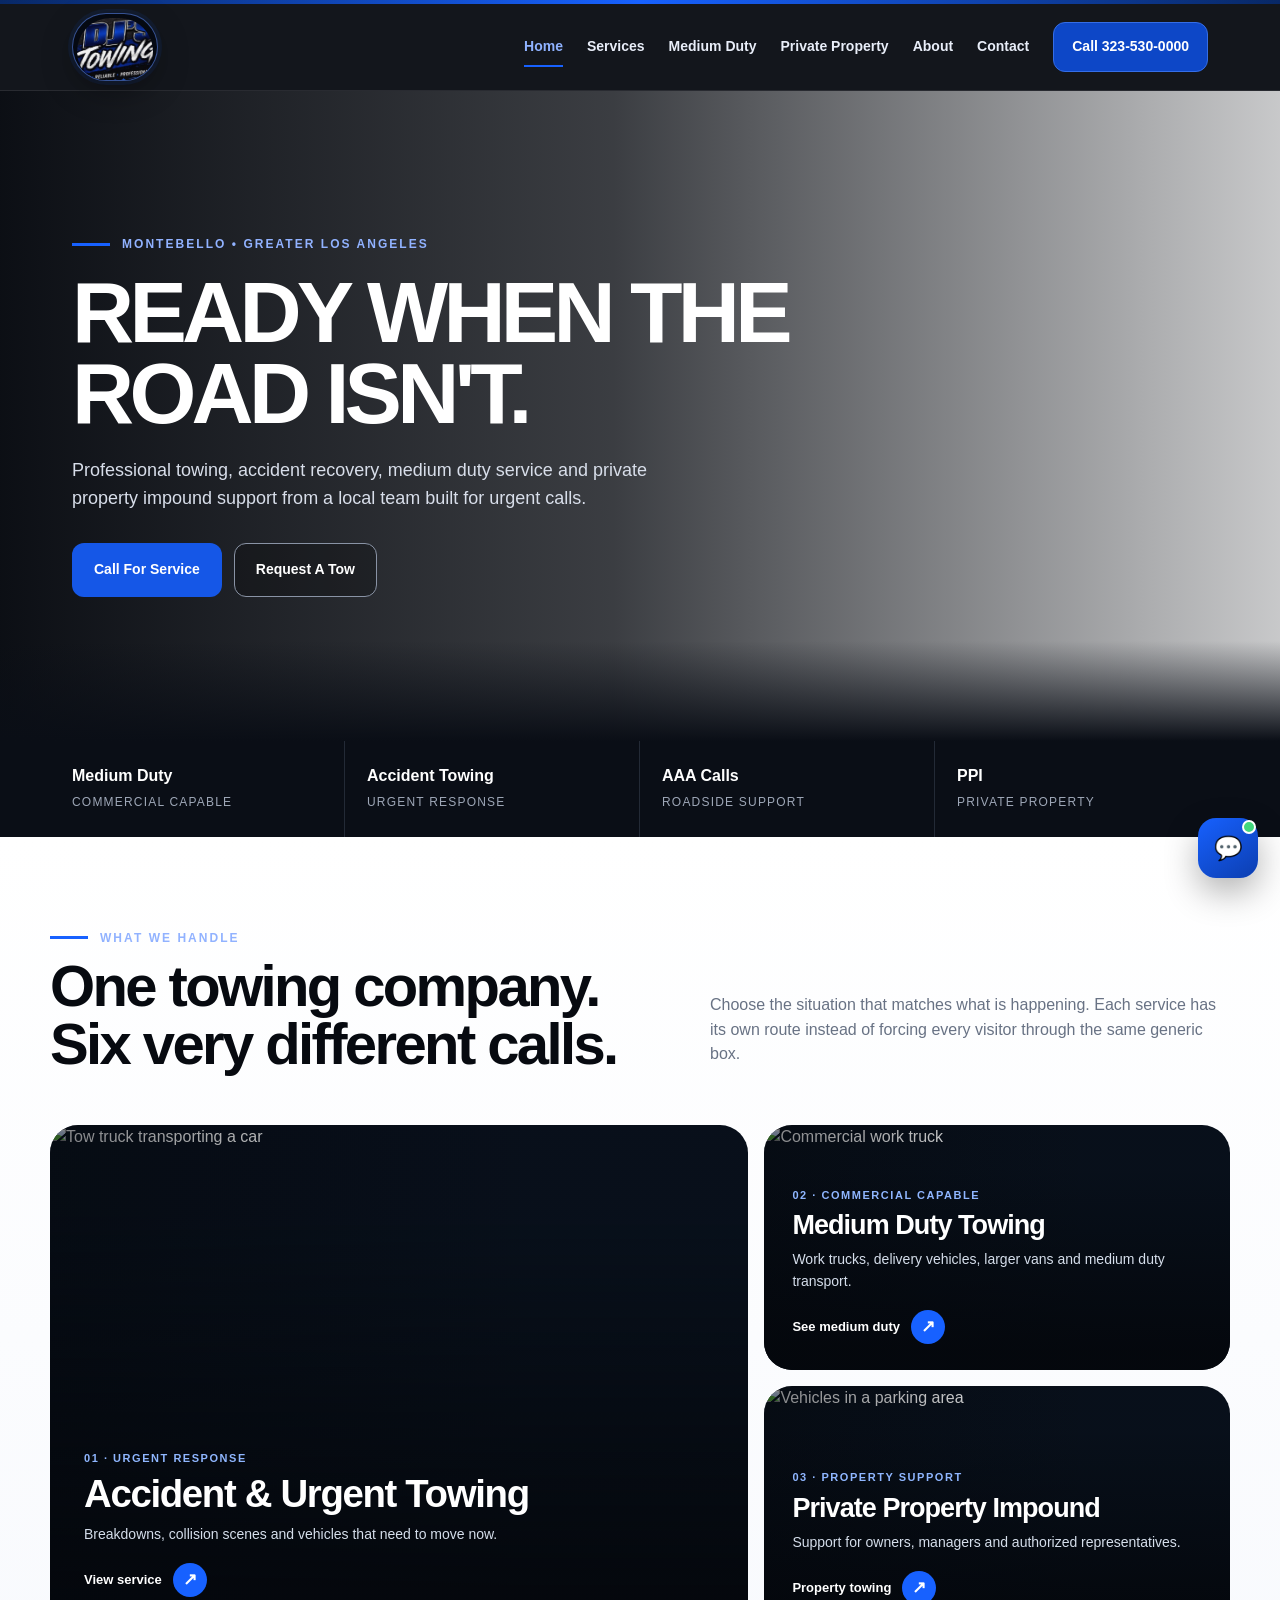
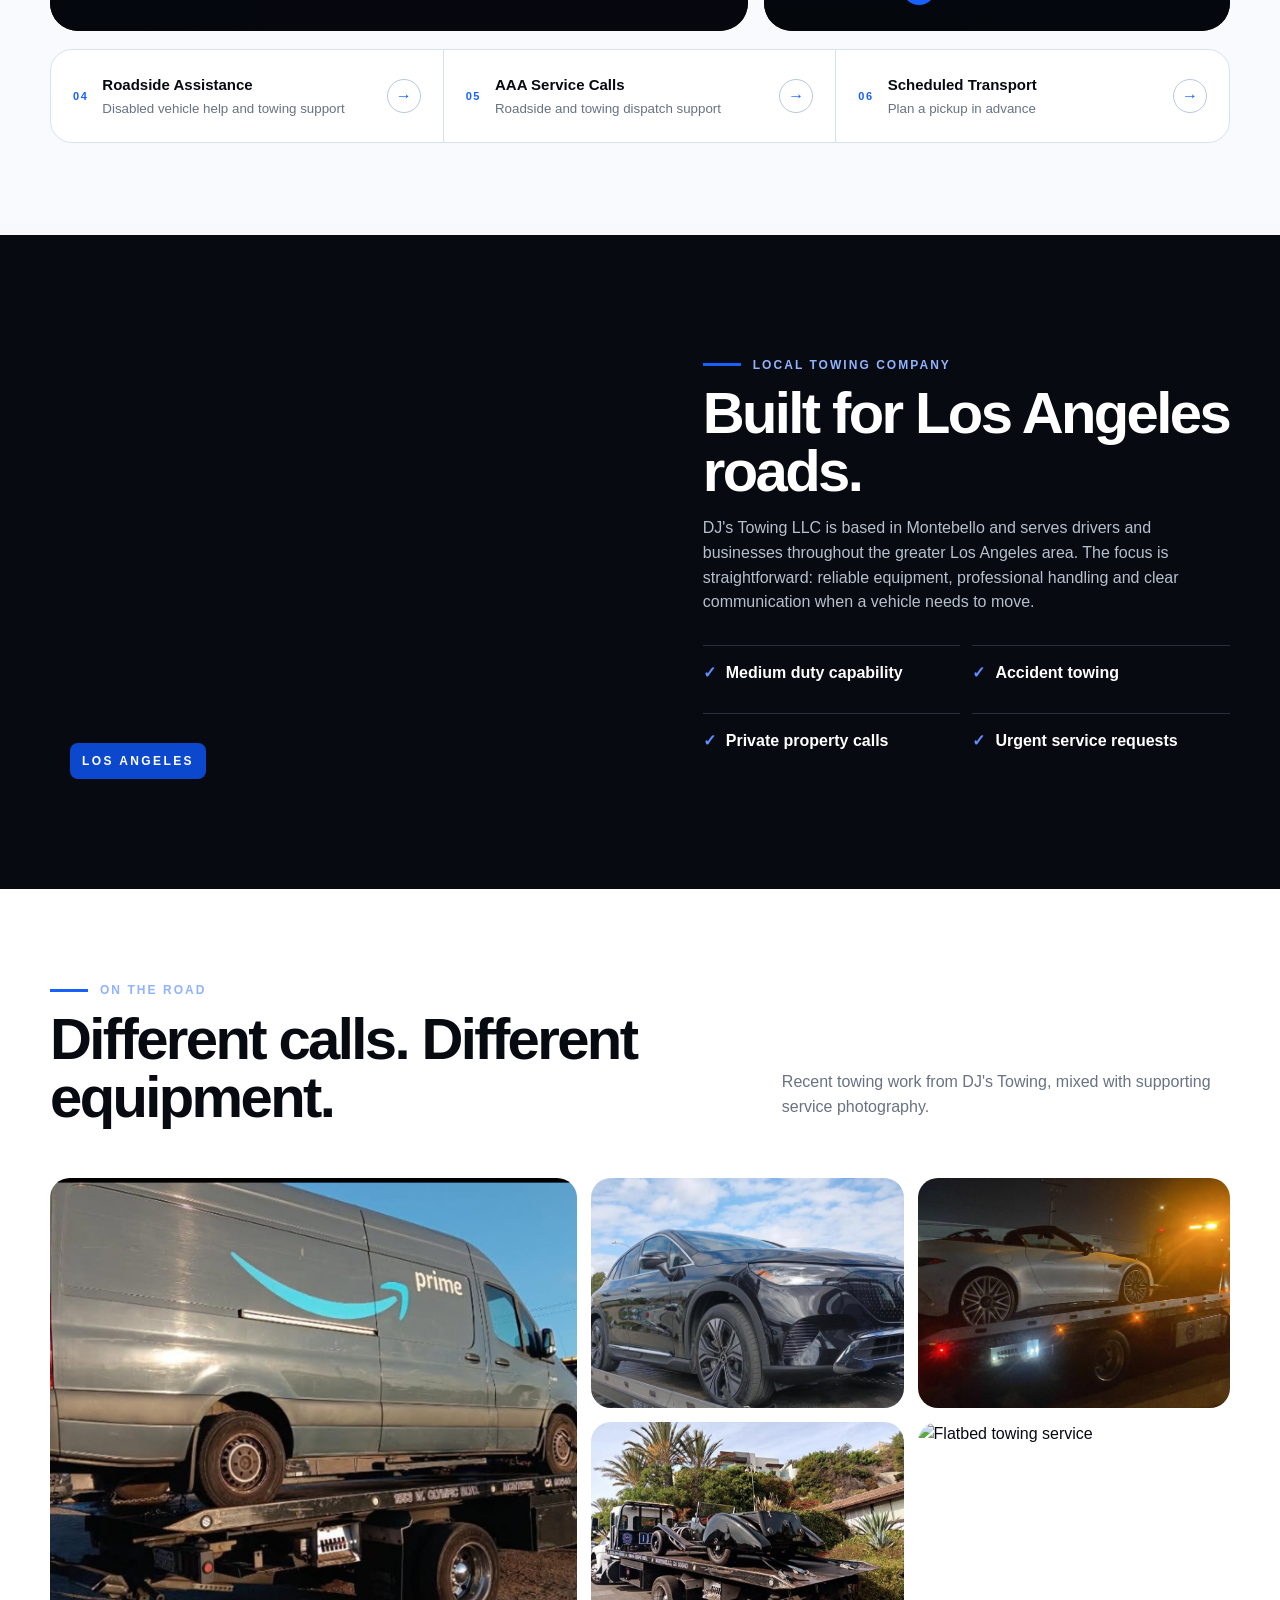
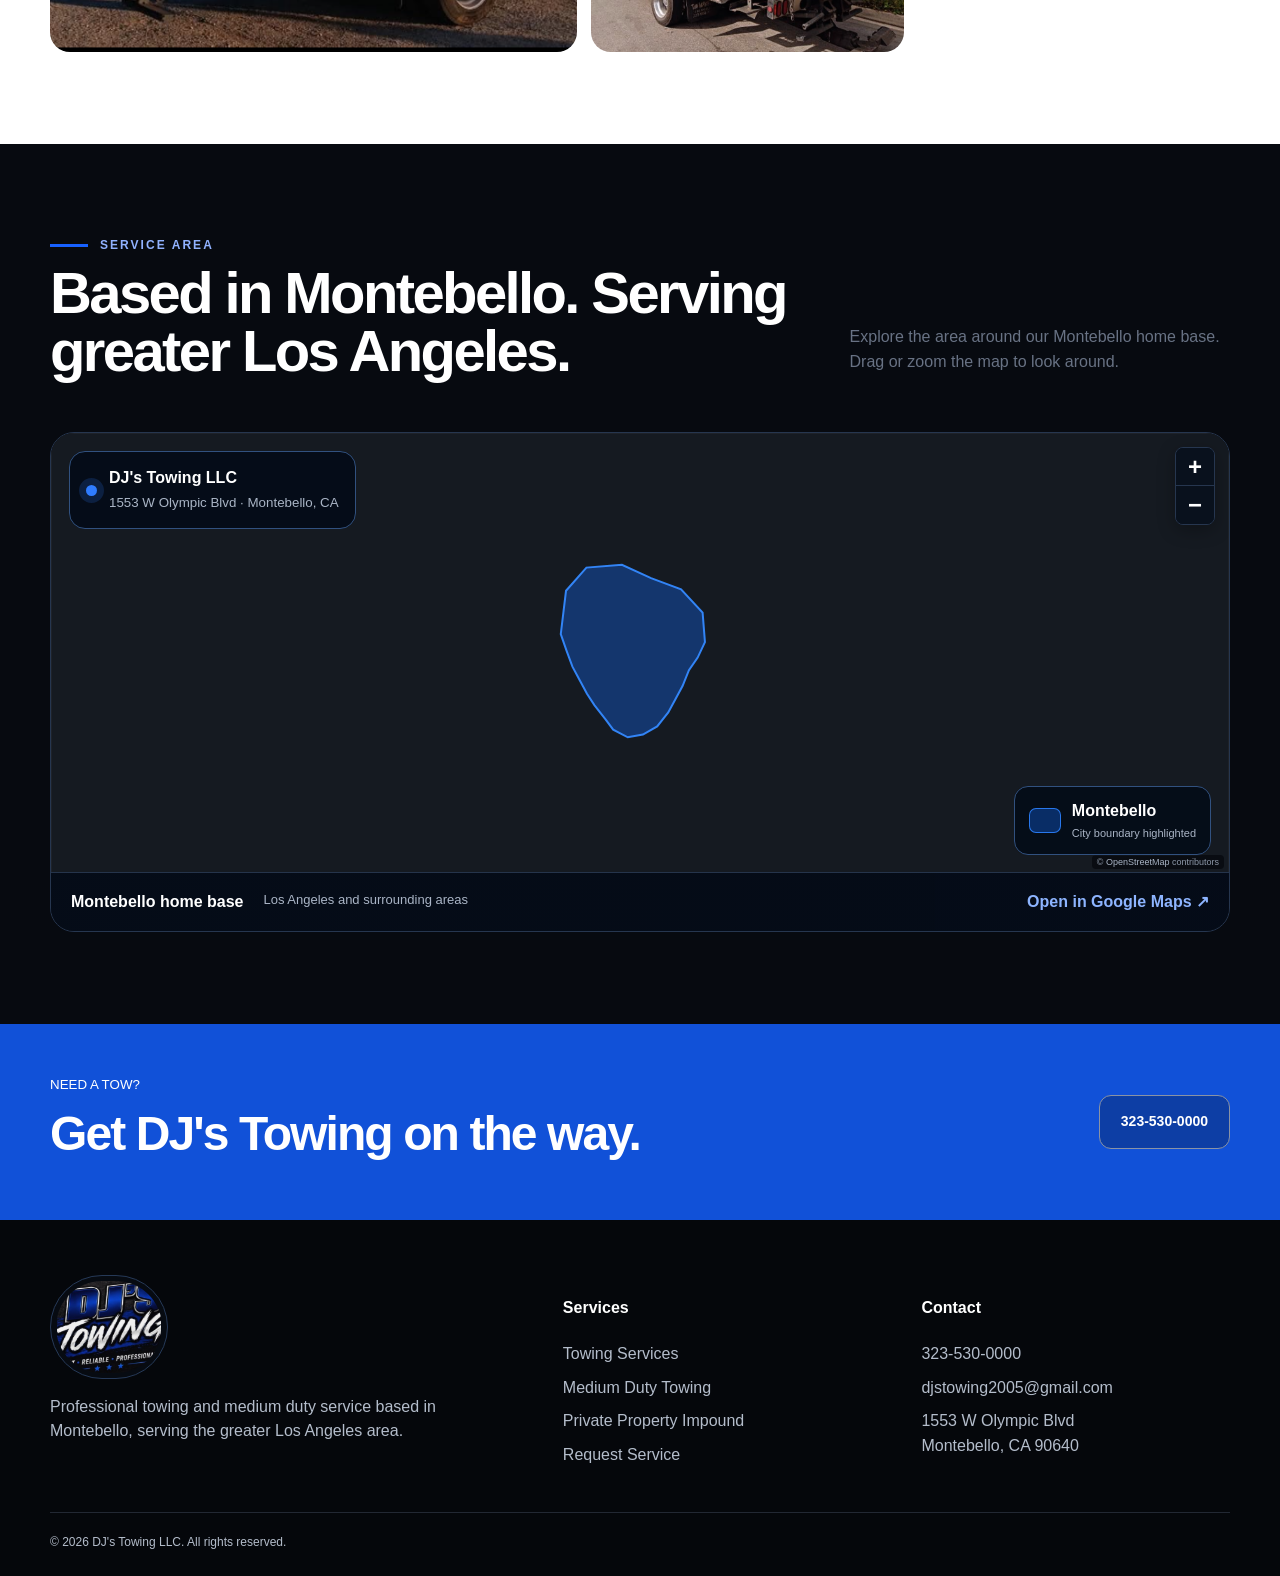
==== index.html @ b8fccb05 "Add files via upload" ====
<!doctype html><html lang="en"><head>
<meta charset="utf-8">
<meta name="viewport" content="width=device-width,initial-scale=1,viewport-fit=cover">
<title>DJ's Towing LLC | 24/7 Towing in Montebello & Los Angeles</title>
<meta name="description" content="DJ's Towing LLC provides 24/7 towing, accident towing, medium duty towing, roadside assistance and private property towing in Montebello and greater Los Angeles.">
<meta name="robots" content="index,follow,max-image-preview:large,max-snippet:-1,max-video-preview:-1">
<meta name="theme-color" content="#070a10">
<link rel="canonical" href="https://www.djstowingla.com/">
<link rel="icon" type="image/png" href="assets/djs-logo-no-truck.png">
<link rel="apple-touch-icon" href="assets/djs-logo-no-truck.png">
<meta property="og:locale" content="en_US">
<meta property="og:type" content="website">
<meta property="og:site_name" content="DJ's Towing LLC">
<meta property="og:title" content="DJ's Towing LLC | 24/7 Towing in Montebello & Los Angeles">
<meta property="og:description" content="DJ's Towing LLC provides 24/7 towing, accident towing, medium duty towing, roadside assistance and private property towing in Montebello and greater Los Angeles.">
<meta property="og:url" content="https://www.djstowingla.com/">
<meta property="og:image" content="https://www.djstowingla.com/assets/instagram-amazon-van-tow.png">
<meta property="og:image:alt" content="DJ's Towing LLC towing service in the Los Angeles area">
<meta name="twitter:card" content="summary_large_image">
<meta name="twitter:title" content="DJ's Towing LLC | 24/7 Towing in Montebello & Los Angeles">
<meta name="twitter:description" content="DJ's Towing LLC provides 24/7 towing, accident towing, medium duty towing, roadside assistance and private property towing in Montebello and greater Los Angeles.">
<meta name="twitter:image" content="https://www.djstowingla.com/assets/instagram-amazon-van-tow.png">
<link rel="stylesheet" href="styles.css">
<script type="application/ld+json">{"@context":"https://schema.org","@type":"WebSite","@id":"https://www.djstowingla.com/#website","url":"https://www.djstowingla.com/","name":"DJ's Towing LLC","publisher":{"@id":"https://www.djstowingla.com/#business"}}</script>
<script type="application/ld+json">{"@context":"https://schema.org","@type":["LocalBusiness","AutomotiveBusiness"],"@id":"https://www.djstowingla.com/#business","name":"DJ's Towing LLC","url":"https://www.djstowingla.com/","telephone":"+1-323-530-0000","email":"djstowing2005@gmail.com","image":"https://www.djstowingla.com/assets/djs-logo-no-truck.png","logo":"https://www.djstowingla.com/assets/djs-logo-no-truck.png","address":{"@type":"PostalAddress","streetAddress":"1553 W Olympic Blvd","addressLocality":"Montebello","addressRegion":"CA","postalCode":"90640","addressCountry":"US"},"areaServed":[{"@type":"City","name":"Montebello"},{"@type":"AdministrativeArea","name":"Greater Los Angeles"}],"sameAs":["https://www.instagram.com/djs_towing_llc/"],"priceRange":"$$"}</script>
<script type="application/ld+json">{"@context":"https://schema.org","@type":"WebPage","@id":"https://www.djstowingla.com/#webpage","url":"https://www.djstowingla.com/","name":"DJ's Towing LLC | 24/7 Towing in Montebello & Los Angeles","description":"DJ's Towing LLC provides 24/7 towing, accident towing, medium duty towing, roadside assistance and private property towing in Montebello and greater Los Angeles.","isPartOf":{"@id":"https://www.djstowingla.com/#website"},"about":{"@id":"https://www.djstowingla.com/#business"}}</script>
</head><body><div class="topline"></div><header><nav class="nav"><a class="brand" href="index.html"><img src="assets/djs-logo-no-truck.png" alt="DJ's Towing LLC"></a><button class="menu" aria-label="Menu">☰</button><div class="links"><a href="index.html">Home</a><a href="services.html">Services</a><a href="medium-duty.html">Medium Duty</a><a href="private-property.html">Private Property</a><a href="about.html">About</a><a href="contact.html">Contact</a><a class="call" href="tel:+13235300000">Call 323-530-0000</a></div></nav></header><main>
<section class="hero"><div class="hero-inner"><div class="eyebrow">Montebello • Greater Los Angeles</div><h1>Ready When The Road Isn't.</h1><p>Professional towing, accident recovery, medium duty service and private property impound support from a local team built for urgent calls.</p><div class="actions"><a class="btn primary" href="tel:+13235300000">Call For Service</a><a class="btn secondary" href="contact.html">Request A Tow</a></div></div></section>
<section class="trust"><div class="trust-row"><div class="trust-item"><strong>Medium Duty</strong><span>Commercial capable</span></div><div class="trust-item"><strong>Accident Towing</strong><span>Urgent response</span></div><div class="trust-item"><strong>AAA Calls</strong><span>Roadside support</span></div><div class="trust-item"><strong>PPI</strong><span>Private property</span></div></div></section>
<section class="section services-scene"><div class="wrap"><div class="section-head"><div><div class="eyebrow">What we handle</div><h2>One towing company. Six very different calls.</h2></div><p>Choose the situation that matches what is happening. Each service has its own route instead of forcing every visitor through the same generic box.</p></div>
<div class="service-rail">
<a class="service-panel service-panel-wide" href="services.html"><img src="https://images.unsplash.com/photo-1764200458388-65c4b0c19a95?auto=format&fit=crop&fm=jpg&q=80&w=1800" alt="Tow truck transporting a car"><div class="service-panel-shade"></div><div class="service-panel-copy"><span class="service-kicker">01 · Urgent response</span><h3>Accident &amp; Urgent Towing</h3><p>Breakdowns, collision scenes and vehicles that need to move now.</p><span class="service-jump">View service <b>↗</b></span></div></a>
<a class="service-panel service-panel-tall" href="medium-duty.html"><img src="https://images.unsplash.com/photo-1778539243389-7b39fb54a15b?auto=format&fit=crop&fm=jpg&q=80&w=1800" alt="Commercial work truck"><div class="service-panel-shade"></div><div class="service-panel-copy"><span class="service-kicker">02 · Commercial capable</span><h3>Medium Duty Towing</h3><p>Work trucks, delivery vehicles, larger vans and medium duty transport.</p><span class="service-jump">See medium duty <b>↗</b></span></div></a>
<a class="service-panel service-panel-short" href="private-property.html"><img src="https://images.unsplash.com/photo-1785764683940-da5049894246?auto=format&fit=crop&fm=jpg&q=80&w=1800" alt="Vehicles in a parking area"><div class="service-panel-shade"></div><div class="service-panel-copy"><span class="service-kicker">03 · Property support</span><h3>Private Property Impound</h3><p>Support for owners, managers and authorized representatives.</p><span class="service-jump">Property towing <b>↗</b></span></div></a>
</div>
<div class="service-lanes">
<a href="services.html" class="service-lane"><span class="lane-number">04</span><div><strong>Roadside Assistance</strong><small>Disabled vehicle help and towing support</small></div><span class="lane-arrow">→</span></a>
<a href="services.html" class="service-lane"><span class="lane-number">05</span><div><strong>AAA Service Calls</strong><small>Roadside and towing dispatch support</small></div><span class="lane-arrow">→</span></a>
<a href="contact.html" class="service-lane"><span class="lane-number">06</span><div><strong>Scheduled Transport</strong><small>Plan a pickup in advance</small></div><span class="lane-arrow">→</span></a>
</div></div></section>
<section class="section dark"><div class="wrap split"><div class="photo"></div><div><div class="eyebrow">Local towing company</div><h2>Built for Los Angeles roads.</h2><p style="color:#b7c0ce">DJ's Towing LLC is based in Montebello and serves drivers and businesses throughout the greater Los Angeles area. The focus is straightforward: reliable equipment, professional handling and clear communication when a vehicle needs to move.</p><div class="checks"><div class="check">Medium duty capability</div><div class="check">Accident towing</div><div class="check">Private property calls</div><div class="check">Urgent service requests</div></div></div></div></section>
<section class="section"><div class="wrap"><div class="section-head"><div><div class="eyebrow">On the road</div><h2>Different calls. Different equipment.</h2></div><p>Recent towing work from DJ's Towing, mixed with supporting service photography.</p></div><div class="gallery-strip"><img src="assets/instagram-amazon-van-tow.png" alt="DJ's Towing transporting a commercial van"><img src="assets/instagram-mercedes-suv-tow.png" alt="DJ's Towing transporting a Mercedes SUV"><img src="assets/instagram-night-convertible-tow.png" alt="DJ's Towing transporting a convertible at night"><img src="assets/instagram-classic-car-tow.png" alt="DJ's Towing transporting a classic vehicle"><img src="https://images.unsplash.com/photo-1779397144441-63857e244892?auto=format&fit=crop&fm=jpg&q=80&w=1800" alt="Flatbed towing service"></div></div></section>
<section class="section dark"><div class="wrap"><div class="section-head"><div><div class="eyebrow">Service area</div><h2>Based in Montebello. Serving greater Los Angeles.</h2></div><p>Explore the area around our Montebello home base. Drag or zoom the map to look around.</p></div><div class="map-shell map-shell-live"><div id="serviceMap" class="service-map" role="region" aria-label="Interactive map with the City of Montebello shaded blue"></div><div class="map-badge"><span class="map-dot"></span><div><strong>DJ's Towing LLC</strong><small>1553 W Olympic Blvd · Montebello, CA</small></div></div><div class="map-legend"><span class="legend-swatch"></span><div><strong>Montebello</strong><small>City boundary highlighted</small></div></div><div class="map-meta"><strong>Montebello home base</strong><span>Los Angeles and surrounding areas</span><a href="https://www.google.com/maps/search/?api=1&amp;query=1553+W+Olympic+Blvd+Montebello+CA+90640" target="_blank" rel="noopener">Open in Google Maps ↗</a></div></div></div></section>
<section class="cta-band"><div class="cta-inner"><div><small>NEED A TOW?</small><h2>Get DJ's Towing on the way.</h2></div><a class="btn secondary" href="tel:+13235300000">323-530-0000</a></div></section></main>
<button class="chat" aria-label="Open towing assistant">💬</button><div class="chatbox" aria-label="DJ's Towing assistant"><div class="chathead"><div class="chat-avatar"><img src="assets/djs-logo-no-truck.png" alt=""></div><div><div class="chat-title">DJ's Towing Assistant</div><div class="chat-status">● Online</div></div><button class="chat-close" type="button" aria-label="Close chat">×</button></div><div class="chat-messages" aria-live="polite"></div><div class="chat-options"></div><div class="chat-input-row" hidden><input class="chat-input" aria-label="Chat message" placeholder="Type here"><button class="chat-send" type="button">Send</button></div><button class="chat-reset" type="button">Restart assistant</button></div><a class="mobile-call" href="tel:+13235300000">CALL DJ'S TOWING 323-530-0000</a><footer><div class="foot"><div><img src="assets/djs-logo-no-truck.png" alt="DJ's Towing"><p>Professional towing and medium duty service based in Montebello, serving the greater Los Angeles area.</p></div><div><h4>Services</h4><a href="services.html">Towing Services</a><a href="medium-duty.html">Medium Duty Towing</a><a href="private-property.html">Private Property Impound</a><a href="contact.html">Request Service</a></div><div><h4>Contact</h4><a href="tel:+13235300000">323-530-0000</a><a href="mailto:djstowing2005@gmail.com">djstowing2005@gmail.com</a><span>1553 W Olympic Blvd<br>Montebello, CA 90640</span></div></div><div class="copyright">© 2026 DJ's Towing LLC. All rights reserved.</div></footer><script src="script.js"></script></body></html>
---- styles.css ----
:root{--blue:#1761ff;--blue2:#0d3fae;--ink:#070a10;--ink2:#0c111b;--paper:#f5f7fb;--line:#d8e0ec;--muted:#687284;--max:1180px;--radius:22px}*{box-sizing:border-box}html{scroll-behavior:smooth;scrollbar-color:#1761ff #080b12;scrollbar-width:thin}body{margin:0;font-family:Arial,Helvetica,sans-serif;background:#fff;color:var(--ink);line-height:1.55;cursor:url("data:image/svg+xml,%3Csvg xmlns='http://www.w3.org/2000/svg' width='28' height='28' viewBox='0 0 28 28'%3E%3Cpath d='M4 2L22 15H14L10 24L6.5 22.4L10 14H4Z' fill='%231761ff' stroke='%23070a10' stroke-width='1.4' stroke-linejoin='round'/%3E%3C/svg%3E") 4 2,auto}button,a,input,select,textarea{cursor:url("data:image/svg+xml,%3Csvg xmlns='http://www.w3.org/2000/svg' width='28' height='28' viewBox='0 0 28 28'%3E%3Ccircle cx='13' cy='13' r='9' fill='%231761ff'/%3E%3Ccircle cx='13' cy='13' r='3' fill='white'/%3E%3C/svg%3E") 13 13,pointer}::-webkit-scrollbar{width:11px;height:11px}::-webkit-scrollbar-track{background:#080b12}::-webkit-scrollbar-thumb{background:linear-gradient(#1761ff,#0d3fae);border:2px solid #080b12;border-radius:999px}::-webkit-scrollbar-thumb:hover{background:#2d72ff}a{color:inherit;text-decoration:none}img{max-width:100%;display:block}.topline{height:4px;background:linear-gradient(90deg,#082866,#1761ff,#082866)}header{position:sticky;top:0;z-index:50;background:rgba(5,8,14,.94);backdrop-filter:blur(14px);border-bottom:1px solid rgba(255,255,255,.09)}.nav{max-width:var(--max);height:86px;margin:auto;padding:0 22px;display:flex;align-items:center;gap:30px}.brand{display:block;border-radius:18px;overflow:hidden;border:1px solid rgba(255,255,255,.16);box-shadow:0 7px 24px rgba(0,0,0,.28)}.brand img{width:164px;height:66px;object-fit:cover;object-position:left center;border-radius:17px}.links{margin-left:auto;display:flex;gap:24px;align-items:center;color:#e9eef9;font-size:14px;font-weight:700}.links a{position:relative}.links>a:not(.call):after{content:"";position:absolute;left:0;right:100%;bottom:-9px;height:2px;background:#1761ff;transition:.2s}.links>a:not(.call):hover:after,.links>a.active:after{right:0}.links a:hover,.links a.active{color:#8fb2ff}.call{padding:13px 18px;border:1px solid #356ee6;background:#0d47c7;color:#fff;border-radius:12px}.menu{display:none;margin-left:auto;background:none;border:0;color:white;font-size:28px}.hero{min-height:650px;background:linear-gradient(90deg,rgba(4,7,13,.97) 0%,rgba(4,7,13,.78) 48%,rgba(4,7,13,.22) 100%),url('https://images.unsplash.com/photo-1703130931523-5113aa0d4c3c?auto=format&fit=crop&fm=jpg&q=80&w=1800') center/cover;display:flex;align-items:center;color:#fff;position:relative;overflow:hidden}.hero:after{content:"";position:absolute;inset:auto 0 0;height:100px;background:linear-gradient(transparent,#0a0e16)}.hero-inner{width:100%;max-width:var(--max);margin:auto;padding:76px 22px;position:relative;z-index:1}.eyebrow{display:flex;align-items:center;gap:12px;text-transform:uppercase;font-weight:800;letter-spacing:.17em;font-size:12px;color:#91b2ff}.eyebrow:before{content:"";width:38px;height:3px;background:#1761ff}.hero h1{font-size:clamp(48px,7vw,86px);line-height:.94;letter-spacing:-.055em;max-width:820px;margin:18px 0 24px;text-transform:uppercase}.hero p{max-width:610px;font-size:18px;color:#d8deea;margin-bottom:30px}.actions{display:flex;gap:12px;flex-wrap:wrap}.btn{display:inline-flex;align-items:center;justify-content:center;padding:15px 21px;font-weight:800;font-size:14px;border:1px solid transparent;border-radius:12px;transition:.2s}.btn:hover{transform:translateY(-2px)}.btn.primary{background:#1557e7;color:#fff}.btn.secondary{border-color:#8993a5;color:#fff;background:rgba(0,0,0,.24)}.trust{background:#0a0e16;color:white}.trust-row{max-width:var(--max);margin:auto;display:grid;grid-template-columns:repeat(4,1fr)}.trust-item{padding:23px 22px;border-right:1px solid #232a36}.trust-item:last-child{border:0}.trust-item strong{display:block;font-size:16px}.trust-item span{font-size:12px;color:#9ea7b7;text-transform:uppercase;letter-spacing:.1em}.section{padding:92px 22px}.wrap{max-width:var(--max);margin:auto}.section-head{display:flex;justify-content:space-between;gap:50px;align-items:end;margin-bottom:42px}.section-head h2,.split h2{font-size:clamp(36px,5vw,58px);line-height:1;letter-spacing:-.045em;margin:10px 0}.section-head p{max-width:520px;color:var(--muted)}
/* Human-designed editorial service section */
.service-showcase{display:grid;grid-template-columns:1.12fr .88fr;gap:18px}.feature-service{min-height:520px;position:relative;border-radius:28px;overflow:hidden;background:#0b1019;color:#fff}.feature-service img{width:100%;height:100%;position:absolute;inset:0;object-fit:cover}.feature-service:after{content:"";position:absolute;inset:0;background:linear-gradient(180deg,rgba(2,5,10,.08),rgba(2,5,10,.9) 78%)}.feature-copy{position:absolute;z-index:2;left:30px;right:30px;bottom:28px}.feature-copy small,.mini-service small{color:#8fb2ff;font-weight:900;letter-spacing:.14em;text-transform:uppercase}.feature-copy h3{font-size:34px;margin:8px 0 8px;line-height:1}.feature-copy p{max-width:560px;color:#d2d9e5;margin:0 0 16px}.feature-link{display:inline-flex;align-items:center;gap:10px;font-weight:900}.feature-link span{display:grid;place-items:center;width:34px;height:34px;border-radius:50%;background:#1761ff}.service-stack{display:grid;grid-template-rows:1fr 1fr;gap:18px}.mini-service{position:relative;min-height:250px;border-radius:28px;overflow:hidden;color:white;background:#0b1019}.mini-service img{position:absolute;inset:0;width:100%;height:100%;object-fit:cover}.mini-service:after{content:"";position:absolute;inset:0;background:linear-gradient(90deg,rgba(4,7,13,.9),rgba(4,7,13,.28))}.mini-copy{position:absolute;z-index:2;left:26px;right:24px;bottom:24px}.mini-copy h3{font-size:25px;margin:7px 0}.mini-copy p{margin:0;color:#d8dfeb;font-size:14px;max-width:370px}.service-ribbon{display:grid;grid-template-columns:repeat(3,1fr);gap:12px;margin-top:18px}.ribbon-item{padding:20px;border-radius:18px;background:#f3f6fb;border:1px solid #dce4ef;display:flex;gap:15px;align-items:center;transition:.2s}.ribbon-item:hover{background:#eaf0fb;transform:translateY(-2px)}.ribbon-icon{width:44px;height:44px;flex:0 0 44px;border-radius:14px;background:#0b47d8;color:#fff;display:grid;place-items:center;font-size:20px}.ribbon-item strong{display:block}.ribbon-item span{font-size:13px;color:var(--muted)}
.dark{background:#070a10;color:#fff}.split{display:grid;grid-template-columns:1.05fr .95fr;gap:70px;align-items:center}.photo{min-height:470px;background:url('https://images.unsplash.com/photo-1681701379352-8da89ec7c9a6?auto=format&fit=crop&fm=jpg&q=82&w=1400') center/cover;position:relative;border-radius:24px;overflow:hidden}.photo.photo-medium{background-image:url('https://images.unsplash.com/photo-1486006920555-c77dcf18193c?auto=format&fit=crop&fm=jpg&q=82&w=1400')}.photo:after{content:"LOS ANGELES";position:absolute;bottom:18px;left:20px;font-size:12px;font-weight:900;letter-spacing:.2em;background:#0c48ce;color:#fff;padding:9px 12px;border-radius:8px}.checks{display:grid;grid-template-columns:1fr 1fr;gap:12px;margin-top:30px}.check{padding:15px 0;border-top:1px solid #2a303b;font-weight:700}.check:before{content:"✓";color:#5f8fff;margin-right:10px}.gallery-strip{display:grid;grid-template-columns:1.35fr .8fr .8fr;grid-auto-rows:230px;gap:14px}.gallery-strip img{width:100%;height:100%;object-fit:cover;border-radius:20px}.gallery-strip img:first-child{grid-row:span 2}.cta-band{background:#1151d8;color:white;padding:48px 22px}.cta-inner{max-width:var(--max);margin:auto;display:flex;align-items:center;justify-content:space-between;gap:30px}.cta-inner h2{margin:0;font-size:clamp(30px,4vw,48px);letter-spacing:-.04em}.page-hero{background:linear-gradient(90deg,rgba(6,9,15,.96),rgba(6,9,15,.70));color:white;padding:100px 22px 76px}.page-hero .wrap{max-width:var(--max)}.page-hero h1{font-size:clamp(44px,7vw,76px);margin:12px 0;letter-spacing:-.05em;text-transform:uppercase}.page-hero p{max-width:650px;color:#bbc4d4}.contact-grid{display:grid;grid-template-columns:.8fr 1.2fr;gap:60px}.contact-card{background:#0a0e16;color:#fff;padding:36px;border-radius:24px}.contact-card h3{font-size:28px;margin-top:0}.detail{padding:18px 0;border-top:1px solid #29303b}.detail small{display:block;color:#8d97a8;text-transform:uppercase;letter-spacing:.12em}.form{display:grid;grid-template-columns:1fr 1fr;gap:16px}.form input,.form select,.form textarea{width:100%;padding:15px;border:1px solid #cfd7e5;background:#fff;font:inherit;border-radius:10px}.form textarea{min-height:140px;resize:vertical}.full{grid-column:1/-1}.form button{cursor:pointer}.notice{font-size:12px;color:#707887}.map-shell{border-radius:24px;overflow:hidden;border:1px solid var(--line);background:#0a0e16}.map-shell iframe{display:block;width:100%;height:430px;border:0}.map-meta{display:flex;justify-content:space-between;gap:20px;padding:17px 20px;background:#0a0e16;color:#fff}.map-meta span{color:#aab5c6;font-size:13px}
/* Interactive chatbot */
.chat{position:fixed;right:22px;bottom:22px;z-index:60;border:0;border-radius:18px;width:60px;height:60px;background:linear-gradient(145deg,#1761ff,#0c3eb0);color:white;font-size:23px;box-shadow:0 14px 34px rgba(0,0,0,.3);display:grid;place-items:center}.chat:after{content:"";position:absolute;width:10px;height:10px;background:#42d77d;border:2px solid #fff;border-radius:50%;right:2px;top:2px}.chatbox{position:fixed;right:22px;bottom:94px;width:370px;max-height:570px;background:#fff;border:1px solid #cfd7e5;border-radius:20px;box-shadow:0 24px 70px rgba(0,0,0,.3);z-index:60;display:none;overflow:hidden}.chatbox.open{display:flex;flex-direction:column}.chathead{background:#090d15;color:white;padding:16px 17px;display:flex;align-items:center;gap:11px}.chat-avatar{width:38px;height:38px;border-radius:12px;overflow:hidden;border:1px solid #33405a}.chat-avatar img{width:100%;height:100%;object-fit:cover}.chat-title{font-weight:900;line-height:1.1}.chat-status{font-size:11px;color:#7ee29f;margin-top:3px}.chat-close{margin-left:auto;background:transparent;border:0;color:#9ea9ba;font-size:22px}.chat-messages{padding:16px;background:#f4f7fb;overflow:auto;min-height:260px;max-height:360px}.bubble{max-width:84%;padding:11px 13px;border-radius:15px;margin:0 0 10px;font-size:13px;line-height:1.4}.bubble.bot{background:#fff;border:1px solid #dce3ee;border-top-left-radius:5px}.bubble.user{background:#1557e7;color:#fff;margin-left:auto;border-top-right-radius:5px}.chat-options{padding:12px 14px;display:grid;gap:8px;border-top:1px solid #e1e6ee;background:#fff}.chat-option{width:100%;text-align:left;border:1px solid #cbd5e4;background:#fff;padding:11px 12px;border-radius:11px;font-weight:800;color:#152038}.chat-option:hover{border-color:#1761ff;background:#f0f5ff}.chat-input-row{display:flex;gap:8px;padding:11px 14px 14px;background:#fff}.chat-input-row input{flex:1;min-width:0;border:1px solid #cbd5e4;border-radius:11px;padding:11px 12px;font:inherit}.chat-send{border:0;border-radius:11px;background:#1557e7;color:#fff;font-weight:900;padding:0 14px}.chat-reset{font-size:11px;color:#6f7887;text-align:center;padding:0 14px 10px;background:#fff;border:0}.chat-urgent{display:block;background:#0b47d8;color:#fff;text-align:center;padding:11px;border-radius:10px;font-weight:900;margin-top:8px}.service-list-alt{display:grid;gap:14px}.service-row{display:grid;grid-template-columns:120px 1fr auto;gap:24px;align-items:center;padding:14px;border-radius:20px;border:1px solid #dbe3ef;background:#fff}.service-row img{width:120px;height:92px;object-fit:cover;border-radius:14px}.service-row h3{margin:0 0 4px}.service-row p{margin:0;color:var(--muted);font-size:14px}.service-row .go{width:42px;height:42px;border-radius:50%;display:grid;place-items:center;background:#0b47d8;color:#fff;font-size:20px}footer{background:#05070b;color:#b4bdcb;padding:55px 22px 24px}.foot{max-width:var(--max);margin:auto;display:grid;grid-template-columns:1.5fr 1fr 1fr;gap:50px}.foot img{width:170px;border-radius:18px}.foot h4{color:#fff}.foot a{display:block;margin:9px 0}.copyright{max-width:var(--max);margin:35px auto 0;padding-top:20px;border-top:1px solid #222833;font-size:12px}.mobile-call{display:none}
@media(max-width:850px){body{padding-bottom:48px}.links{display:none;position:absolute;top:82px;left:0;right:0;background:#080b12;padding:22px;flex-direction:column;align-items:flex-start}.links.open{display:flex}.menu{display:block}.nav{height:78px}.brand img{width:138px;height:58px}.hero{min-height:590px;background-position:63% center}.hero-inner{padding-top:60px}.trust-row{grid-template-columns:1fr 1fr}.trust-item:nth-child(2){border-right:0}.section{padding:70px 20px}.section-head{display:block}.service-showcase{grid-template-columns:1fr}.feature-service{min-height:440px}.service-ribbon{grid-template-columns:1fr}.split,.contact-grid{grid-template-columns:1fr;gap:36px}.photo{min-height:330px}.gallery-strip{grid-template-columns:1fr 1fr;grid-auto-rows:180px}.gallery-strip img:first-child{grid-column:1/-1;grid-row:auto}.cta-inner{display:block}.cta-inner .btn{margin-top:22px}.foot{grid-template-columns:1fr}.form{grid-template-columns:1fr}.full{grid-column:auto}.mobile-call{display:block;position:fixed;bottom:0;left:0;right:0;z-index:55;background:#0e4dd3;color:white;text-align:center;padding:13px;font-weight:900}.chat{bottom:68px}.chatbox{bottom:136px;right:12px;width:calc(100% - 24px);max-height:64vh}.service-row{grid-template-columns:88px 1fr auto;gap:13px}.service-row img{width:88px;height:78px}.map-shell iframe{height:350px}.map-meta{display:block}.map-meta span{display:block;margin-top:4px}}@media(max-width:520px){.hero h1{font-size:46px}.trust-row{grid-template-columns:1fr 1fr}.feature-service{min-height:400px}.service-row{grid-template-columns:1fr}.service-row img{width:100%;height:160px}.service-row .go{display:none}.gallery-strip{grid-template-columns:1fr}.gallery-strip img{height:190px}.chatbox{max-height:68vh}.checks{grid-template-columns:1fr}}

/* 2026 visual refinement */
.brand{width:86px;height:68px;border-radius:999px;padding:4px;background:#050912;display:grid;place-items:center;overflow:hidden;border:1px solid rgba(95,143,255,.55);box-shadow:0 0 0 4px rgba(23,97,255,.08),0 10px 30px rgba(0,0,0,.34)}
.brand img{width:100%;height:100%;object-fit:contain;object-position:center;border-radius:999px}
.foot img{width:118px;height:104px;object-fit:contain;border-radius:999px;border:1px solid #263957;padding:5px;background:#070b12}
.chat-avatar{border-radius:999px;background:#070b12;padding:2px}.chat-avatar img{object-fit:contain;border-radius:999px}

.services-scene{background:linear-gradient(180deg,#fff 0%,#f7f9fd 100%)}
.service-rail{display:grid;grid-template-columns:1.2fr .8fr;grid-template-rows:245px 245px;gap:16px}
.service-panel{position:relative;overflow:hidden;border-radius:28px;background:#08101b;color:#fff;isolation:isolate;min-width:0}
.service-panel-wide{grid-row:1/3}.service-panel-tall{grid-column:2}.service-panel-short{grid-column:2}
.service-panel img{position:absolute;inset:0;width:100%;height:100%;object-fit:cover;transition:transform .55s cubic-bezier(.2,.7,.2,1)}
.service-panel-shade{position:absolute;inset:0;background:linear-gradient(180deg,rgba(4,7,12,.04) 18%,rgba(4,7,12,.92) 92%),linear-gradient(90deg,rgba(4,7,12,.48),transparent 70%);z-index:1}
.service-panel-copy{position:absolute;z-index:2;left:28px;right:26px;bottom:26px}
.service-panel-wide .service-panel-copy{left:34px;bottom:34px;max-width:620px}.service-kicker{display:block;color:#8fb6ff;text-transform:uppercase;letter-spacing:.14em;font-weight:900;font-size:11px;margin-bottom:8px}.service-panel h3{font-size:clamp(25px,3vw,42px);line-height:1;margin:0 0 10px;letter-spacing:-.035em}.service-panel:not(.service-panel-wide) h3{font-size:27px}.service-panel p{max-width:540px;margin:0;color:#d5deeb;font-size:14px}.service-jump{display:inline-flex;align-items:center;gap:11px;margin-top:18px;font-weight:900;font-size:13px}.service-jump b{display:grid;place-items:center;width:34px;height:34px;border-radius:50%;background:#1761ff;font-size:17px}.service-panel:hover img{transform:scale(1.035)}
.service-lanes{display:grid;grid-template-columns:repeat(3,1fr);gap:0;margin-top:18px;border:1px solid #d8e1ef;border-radius:22px;overflow:hidden;background:#fff}
.service-lane{display:grid;grid-template-columns:auto 1fr auto;align-items:center;gap:14px;padding:20px 22px;min-height:92px;border-right:1px solid #d8e1ef;transition:background .2s,transform .2s}.service-lane:last-child{border-right:0}.service-lane:hover{background:#eef4ff}.lane-number{font-size:11px;color:#1761ff;font-weight:900;letter-spacing:.14em}.service-lane strong{display:block;font-size:15px}.service-lane small{display:block;color:#687284;margin-top:3px}.lane-arrow{width:34px;height:34px;border-radius:50%;display:grid;place-items:center;border:1px solid #b9c7dc;color:#1761ff}

.map-shell-live{position:relative;border:1px solid #202b3c;background:#080c13;box-shadow:inset 0 0 0 1px rgba(255,255,255,.02)}


.chatbox{background:#090e17;border-color:#26344b;color:#fff}.chathead{background:linear-gradient(135deg,#07101d,#0d1a2c)}.chat-messages{background:#0b111b}.bubble.bot{background:#121b29;border-color:#25344b;color:#eaf0fa}.bubble.user{background:linear-gradient(135deg,#1761ff,#0d49cf)}.chat-options{background:#0c131f;border-color:#26344b}.chat-option{background:#111b29;color:#eaf0fa;border-color:#2b3e5a;border-radius:14px;padding:12px 13px}.chat-option:hover{background:#14243c;border-color:#1761ff}.chat-input-row{background:#0c131f}.chat-input-row input{background:#111b29;border-color:#2b3e5a;color:#fff}.chat-input-row input::placeholder{color:#78879d}.chat-reset{background:#0c131f;color:#8796aa;padding-top:2px}.chat-flowbar{padding:9px 14px 11px;background:#09101a;border-bottom:1px solid #243147}.chat-flowbar-top{display:flex;align-items:center;justify-content:space-between;font-size:10px;text-transform:uppercase;letter-spacing:.11em;color:#8fa0b7;margin-bottom:7px}.chat-progress{height:4px;border-radius:999px;background:#1b2737;overflow:hidden}.chat-progress span{display:block;height:100%;background:linear-gradient(90deg,#1761ff,#5d91ff);width:0;transition:width .25s}.chat-back{border:0;background:none;color:#9bb9ff;font-size:11px;padding:0}.chat-summary{display:grid;gap:7px;margin-top:8px}.chat-summary-row{display:flex;justify-content:space-between;gap:12px;padding-top:7px;border-top:1px solid #253248}.chat-summary-row span:first-child{color:#8c9aae}.chat-summary-row span:last-child{text-align:right;font-weight:700;color:#fff}.chat-urgent{background:linear-gradient(135deg,#1761ff,#0d49cf)}

@media(max-width:850px){.brand{width:76px;height:60px}.service-rail{grid-template-columns:1fr;grid-template-rows:none}.service-panel-wide,.service-panel-tall,.service-panel-short{grid-column:auto;grid-row:auto;min-height:360px}.service-panel:not(.service-panel-wide){min-height:300px}.service-lanes{grid-template-columns:1fr}.service-lane{border-right:0;border-bottom:1px solid #d8e1ef}.service-lane:last-child{border-bottom:0}.map-badge{left:12px;top:12px;right:12px}.map-meta{display:grid;grid-template-columns:1fr}.map-meta a{margin-left:0}}
@media(max-width:520px){.service-panel-wide,.service-panel-tall,.service-panel-short{min-height:330px}.service-panel-copy,.service-panel-wide .service-panel-copy{left:20px;right:20px;bottom:20px}.service-panel:not(.service-panel-wide) h3{font-size:24px}.service-lane{padding:18px 16px}.map-badge{font-size:12px}}

.page-hero-about{background-image:linear-gradient(90deg,rgba(6,9,15,.96),rgba(6,9,15,.58)),url("https://images.unsplash.com/photo-1486262715619-67b85e0b08d3?auto=format&fit=crop&fm=jpg&q=82&w=1400");background-position:center;background-size:cover}
.page-hero-contact{background-image:linear-gradient(90deg,rgba(6,9,15,.96),rgba(6,9,15,.58)),url("https://images.unsplash.com/photo-1742069028920-c2acf52aaa9e?auto=format&fit=crop&fm=jpg&q=80&w=1800");background-position:center;background-size:cover}
.page-hero-medium{background-image:linear-gradient(90deg,rgba(6,9,15,.96),rgba(6,9,15,.58)),url("https://images.unsplash.com/photo-1728117190970-2583f89dfa15?auto=format&fit=crop&fm=jpg&q=80&w=1800");background-position:center;background-size:cover}
.page-hero-private{background-image:linear-gradient(90deg,rgba(6,9,15,.96),rgba(6,9,15,.58)),url("https://images.unsplash.com/photo-1673187139211-1e7ec3dd60ec?auto=format&fit=crop&fm=jpg&q=80&w=1800");background-position:center;background-size:cover}
.page-hero-services{background-image:linear-gradient(90deg,rgba(6,9,15,.96),rgba(6,9,15,.58)),url("https://images.unsplash.com/photo-1777734795520-e18b5e40de5b?auto=format&fit=crop&fm=jpg&q=80&w=1800");background-position:center;background-size:cover}

.map-shell-live{position:relative;min-height:500px;background:#07101c;border-color:#26364f}.map-shell-live .service-map-frame{display:block;width:100%;height:500px;border:0;filter:grayscale(1) invert(.92) hue-rotate(180deg) brightness(.74) contrast(1.15);background:#07101c}.map-shell-live .map-badge{position:absolute;left:18px;top:18px;z-index:3;display:flex;align-items:center;gap:12px;padding:14px 16px;border-radius:16px;background:rgba(5,12,24,.92);border:1px solid #31517f;color:white;backdrop-filter:blur(10px)}.map-shell-live .map-badge small{display:block;color:#aab5c6;margin-top:2px}.map-dot{width:11px;height:11px;border-radius:50%;background:#2f7cff;box-shadow:0 0 0 7px rgba(47,124,255,.18)}.map-shell-live .map-meta{position:absolute;left:0;right:0;bottom:0;z-index:3;background:linear-gradient(90deg,rgba(5,12,24,.96),rgba(5,12,24,.90));border-top:1px solid #25344b}.map-shell-live .map-meta a{margin-left:auto;color:#8db4ff;font-weight:800}.map-shell-live:after{content:"";position:absolute;inset:0;pointer-events:none;box-shadow:inset 0 0 0 1px rgba(255,255,255,.04)}@media(max-width:700px){.map-shell-live,.map-shell-live .service-map-frame{min-height:420px;height:420px}.map-shell-live .map-badge{left:12px;top:12px;right:12px}.map-shell-live .map-meta{position:relative;flex-direction:column;align-items:flex-start}.map-shell-live .map-meta a{margin-left:0}}

/* Interactive Montebello service-area map */
.map-shell-live{position:relative;min-height:500px;background:#07101c;border:1px solid #26364f;overflow:hidden}
.map-shell-live .service-map{width:100%;height:500px;background:#0a0d12}
.map-shell-live .leaflet-tile-pane{filter:grayscale(1) saturate(0) brightness(.42) contrast(1.25)}
.map-shell-live .leaflet-overlay-pane,.map-shell-live .leaflet-marker-pane,.map-shell-live .leaflet-tooltip-pane{filter:none}
.map-shell-live .leaflet-container{font-family:inherit}
.map-shell-live .leaflet-control-zoom{border:1px solid #26364f!important;box-shadow:none!important}
.map-shell-live .leaflet-control-zoom a{background:#07101c!important;color:#fff!important;border-bottom-color:#26364f!important}
.map-shell-live .leaflet-control-zoom a:hover{background:#0c1b31!important;color:#6ba6ff!important}
.map-shell-live .leaflet-control-attribution{background:rgba(5,8,13,.76)!important;color:#8793a5!important;font-size:9px!important}
.map-shell-live .leaflet-control-attribution a{color:#9aa7ba!important}
.map-shell-live .map-badge{position:absolute;left:18px;top:18px;z-index:500;display:flex;align-items:center;gap:12px;padding:14px 16px;border-radius:16px;background:rgba(5,12,24,.92);border:1px solid #31517f;color:white;backdrop-filter:blur(10px)}
.map-shell-live .map-badge small{display:block;color:#aab5c6;margin-top:2px}
.map-shell-live .map-legend{position:absolute;right:18px;bottom:72px;z-index:500;display:flex;align-items:center;gap:11px;padding:12px 14px;border-radius:14px;background:rgba(5,12,24,.90);border:1px solid #31517f;color:#fff;backdrop-filter:blur(10px)}
.map-shell-live .map-legend small{display:block;color:#aab5c6;margin-top:2px;font-size:11px}
.map-shell-live .legend-swatch{width:34px;height:34px;border-radius:50%;background:rgba(20,101,255,.28);border:2px solid #1677ff;box-shadow:inset 0 0 18px rgba(20,101,255,.18)}
.map-shell-live .map-meta{position:absolute;left:0;right:0;bottom:0;z-index:500;background:linear-gradient(90deg,rgba(5,12,24,.97),rgba(5,12,24,.92));border-top:1px solid #25344b}
.map-shell-live .map-meta a{margin-left:auto;color:#8db4ff;font-weight:800}
.map-shell-live:after{content:"";position:absolute;inset:0;pointer-events:none;z-index:400;box-shadow:inset 0 0 0 1px rgba(255,255,255,.04)}
.dj-map-marker{width:22px;height:22px;border-radius:50% 50% 50% 0;background:#0877ff;border:3px solid #dbeaff;transform:rotate(-45deg);box-shadow:0 0 0 6px rgba(8,119,255,.22),0 5px 15px rgba(0,0,0,.45)}
.dj-map-marker:after{content:"";position:absolute;width:6px;height:6px;border-radius:50%;background:#fff;left:5px;top:5px}
.dj-map-label{background:rgba(4,10,20,.94)!important;border:1px solid #2f66ad!important;color:#fff!important;border-radius:9px!important;box-shadow:none!important;padding:6px 9px!important;font-weight:800!important}
.dj-map-label:before{border-top-color:#2f66ad!important}
@media(max-width:700px){.map-shell-live,.map-shell-live .service-map{min-height:420px;height:420px}.map-shell-live .map-badge{left:12px;top:12px;right:12px}.map-shell-live .map-legend{right:12px;bottom:112px;max-width:220px}.map-shell-live .map-meta{position:absolute;display:grid;grid-template-columns:1fr;gap:4px}.map-shell-live .map-meta a{margin-left:0}}


/* Reliable service map embed: interactive Google map with site-styled service overlay */
.map-shell-live{position:relative;min-height:500px;background:#080c13;border:1px solid #26364f;overflow:hidden}
.map-shell-live .service-map-wrap{position:absolute;inset:0 0 58px 0;overflow:hidden;background:#080c13}
.map-shell-live .service-map-frame{position:absolute;inset:-8px;width:calc(100% + 16px);height:calc(100% + 16px);border:0;filter:grayscale(1) saturate(0) brightness(.52) contrast(1.18);background:#080c13}
.map-shell-live .service-area-overlay{position:absolute;left:50.3%;top:43.8%;width:220px;height:132px;transform:translate(-50%,-50%);background:rgba(18,105,255,.34);border:1.5px solid rgba(41,132,255,.78);clip-path:polygon(7% 36%,18% 17%,36% 8%,58% 11%,76% 21%,92% 39%,96% 57%,88% 72%,72% 84%,51% 90%,32% 86%,15% 73%,5% 56%);box-shadow:inset 0 0 36px rgba(30,119,255,.14),0 0 18px rgba(14,95,225,.10);pointer-events:none;z-index:1}
.map-shell-live .service-area-overlay:after{content:"";position:absolute;inset:0;background:linear-gradient(135deg,rgba(67,151,255,.18),rgba(10,91,214,.08));clip-path:inherit}
.map-shell-live .service-home-pin{position:absolute;left:50%;top:49%;transform:translate(-50%,-50%);display:flex;flex-direction:column;align-items:center;gap:5px;pointer-events:none;color:#fff;text-shadow:0 2px 8px #000;z-index:2}
.map-shell-live .service-home-pin span{width:22px;height:22px;border-radius:50% 50% 50% 0;background:#0877ff;border:3px solid #dbeaff;transform:rotate(-45deg);box-shadow:0 0 0 6px rgba(8,119,255,.24),0 5px 15px rgba(0,0,0,.5)}
.map-shell-live .service-home-pin b{font-size:12px;background:rgba(3,9,18,.78);padding:4px 7px;border-radius:7px;border:1px solid rgba(70,129,213,.45)}
.map-shell-live .map-badge{z-index:4}
.map-shell-live .map-legend{z-index:4;bottom:76px}
.map-shell-live .map-meta{z-index:4;min-height:58px}
.map-shell-live:after{z-index:3}
@media(max-width:700px){
  .map-shell-live{min-height:430px}
  .map-shell-live .service-map-wrap{inset:0 0 104px 0}
  .map-shell-live .service-area-overlay{width:176px;height:106px;max-width:none}
  .map-shell-live .map-legend{display:none}
}


/* Final Montebello service-area treatment: shade the city boundary only, no radius or pin */
.map-shell-live .service-area-overlay{
  left:59.7%;
  top:39.2%;
  width:154px;
  height:142px;
  transform:translate(-50%,-50%);
  border:0;
  border-radius:0;
  background:rgba(22,105,255,.30);
  clip-path:polygon(32% 3%,48% 0%,61% 9%,72% 21%,84% 29%,92% 45%,88% 59%,75% 68%,66% 79%,52% 93%,38% 96%,28% 83%,21% 69%,12% 61%,8% 46%,13% 34%,19% 20%);
  box-shadow:inset 0 0 24px rgba(69,145,255,.14);
  pointer-events:none;
  z-index:2;
}
.map-shell-live .service-area-overlay:after{
  content:"";
  position:absolute;
  inset:0;
  clip-path:inherit;
  background:linear-gradient(135deg,rgba(71,151,255,.12),rgba(7,75,188,.04));
}
.map-shell-live .service-home-pin{display:none!important}
.map-shell-live .legend-swatch{
  width:32px;
  height:28px;
  border-radius:7px;
  border:1px solid rgba(75,145,255,.85);
  background:rgba(22,105,255,.30);
  clip-path:polygon(18% 8%,45% 0%,68% 13%,90% 39%,84% 66%,61% 92%,34% 96%,13% 74%,4% 45%);
  box-shadow:none;
}
@media(max-width:700px){
  .map-shell-live .service-area-overlay{left:60%;top:40%;width:118px;height:112px}
}

/* Geographic Montebello boundary map: the blue area is attached to map coordinates */
.map-shell-live{position:relative;min-height:500px;background:#080c13;border:1px solid #26364f;overflow:hidden}
.map-shell-live .service-map{position:absolute;inset:0 0 58px 0;width:auto;height:auto;min-height:0;background:#0a0d12;z-index:1}
.map-shell-live .leaflet-container{font-family:inherit;background:#0a0d12}
.map-shell-live .leaflet-tile-pane{filter:grayscale(1) saturate(0) brightness(.64) contrast(1.08)}
.map-shell-live .leaflet-overlay-pane{filter:none!important}
.map-shell-live .leaflet-control-zoom{border:1px solid #26364f!important;box-shadow:none!important;margin-top:14px!important;margin-right:14px!important}
.map-shell-live .leaflet-control-zoom a{background:#09111d!important;color:#fff!important;border-color:#26364f!important}
.map-shell-live .leaflet-control-zoom a:hover{background:#10213b!important;color:#76aaff!important}
.map-shell-live .leaflet-control-attribution{background:rgba(5,8,13,.78)!important;color:#7f8b9d!important;font-size:9px!important}
.map-shell-live .leaflet-control-attribution a{color:#a4afbf!important}
.map-shell-live .montebello-boundary{fill:#126cff;fill-opacity:.34;stroke:#2d83ff;stroke-opacity:.88;stroke-width:1.7}
.map-shell-live .map-badge{position:absolute;left:18px;top:18px;z-index:500;display:flex;align-items:center;gap:12px;padding:14px 16px;border-radius:16px;background:rgba(5,12,24,.94);border:1px solid #31517f;color:#fff;backdrop-filter:blur(10px)}
.map-shell-live .map-badge small{display:block;color:#aab5c6;margin-top:2px}
.map-shell-live .map-legend{position:absolute;right:18px;bottom:76px;z-index:500;display:flex;align-items:center;gap:11px;padding:12px 14px;border-radius:14px;background:rgba(5,12,24,.92);border:1px solid #31517f;color:#fff;backdrop-filter:blur(10px)}
.map-shell-live .map-legend small{display:block;color:#aab5c6;margin-top:2px;font-size:11px}
.map-shell-live .legend-swatch{width:32px;height:25px;border-radius:7px;background:rgba(18,108,255,.34);border:1px solid rgba(45,131,255,.88);clip-path:none;box-shadow:none}
.map-shell-live .map-meta{position:absolute;left:0;right:0;bottom:0;z-index:500;min-height:58px;background:linear-gradient(90deg,rgba(5,12,24,.98),rgba(5,12,24,.94));border-top:1px solid #25344b}
.map-shell-live .map-meta a{margin-left:auto;color:#8db4ff;font-weight:800}
.map-shell-live:after{content:"";position:absolute;inset:0;pointer-events:none;z-index:400;box-shadow:inset 0 0 0 1px rgba(255,255,255,.04)}
.map-shell-live .service-area-overlay,.map-shell-live .service-home-pin{display:none!important}
@media(max-width:700px){.map-shell-live{min-height:430px}.map-shell-live .service-map{inset:0 0 104px 0}.map-shell-live .map-badge{left:12px;top:12px;right:12px}.map-shell-live .map-legend{display:none}.map-shell-live .map-meta{display:grid;grid-template-columns:1fr;gap:4px}.map-shell-live .map-meta a{margin-left:0}}


/* Self-contained slippy service map: no map library or API key */
.map-shell-live .service-map.slippy-map{position:absolute;inset:0 0 58px 0;width:auto;height:auto;min-height:0;overflow:hidden;background:#11161d;touch-action:none;z-index:1;outline:none}
.map-shell-live .service-map.slippy-map:focus-visible{box-shadow:inset 0 0 0 2px #3d8cff}
.slippy-tiles,.slippy-overlay{position:absolute;inset:0;width:100%;height:100%}
.slippy-tiles{overflow:hidden;background:#151a21}
.slippy-tile{position:absolute;width:256px;height:256px;max-width:none;user-select:none;pointer-events:none;filter:grayscale(1) saturate(0) brightness(.60) contrast(1.10)}
.slippy-overlay{pointer-events:none;overflow:visible}
.montebello-geo-shade{fill:rgba(18,108,255,.34);stroke:rgba(52,137,255,.95);stroke-width:2;vector-effect:non-scaling-stroke}
.slippy-controls{position:absolute;right:14px;top:14px;z-index:20;display:grid;border:1px solid #26364f;border-radius:8px;overflow:hidden;background:#09111d;box-shadow:0 5px 18px rgba(0,0,0,.28)}
.slippy-controls button{width:38px;height:38px;border:0;border-bottom:1px solid #26364f;background:#09111d;color:#fff;font-size:24px;line-height:1;font-weight:700}
.slippy-controls button:last-child{border-bottom:0}.slippy-controls button:hover{background:#10213b;color:#76aaff}
.slippy-attribution{position:absolute;right:5px;bottom:4px;z-index:20;padding:2px 5px;border-radius:4px;background:rgba(5,8,13,.72);color:#8d98a9;font-size:9px;line-height:1.2}.slippy-attribution a{color:#aab5c6}
.slippy-map{cursor:grab}.slippy-map.dragging{cursor:grabbing}
.map-shell-live .service-area-overlay,.map-shell-live .service-home-pin{display:none!important}
@media(max-width:700px){.map-shell-live .service-map.slippy-map{inset:0 0 104px 0}.slippy-controls{right:10px;top:10px}}

/* Final mobile organization and responsive polish */
@media (max-width: 850px){
  body{overflow-x:hidden;padding-bottom:58px}
  .topline{height:3px}
  header{backdrop-filter:blur(18px)}
  .nav{height:72px;padding:0 14px;gap:12px;position:relative}
  .brand{width:72px;height:54px;border-radius:15px;flex:0 0 auto}
  .brand img{width:100%;height:100%;object-fit:contain;object-position:center;border-radius:14px;background:#080b12}
  .menu{display:grid;place-items:center;width:46px;height:46px;border:1px solid #26354e;border-radius:12px;background:#0a101b;color:#fff;font-size:0;line-height:1;padding:0}
  .menu:before{content:"";width:20px;height:14px;background:linear-gradient(#fff 0 0) 0 0/100% 2px no-repeat,linear-gradient(#fff 0 0) 0 6px/100% 2px no-repeat,linear-gradient(#fff 0 0) 0 12px/100% 2px no-repeat}
  .menu[aria-expanded="true"]:before{background:linear-gradient(#fff 0 0) center/100% 2px no-repeat;transform:rotate(45deg);box-shadow:none}
  .menu[aria-expanded="true"]:after{content:"";position:absolute;width:20px;height:2px;background:#fff;transform:rotate(-45deg)}
  .links{display:none;position:absolute;top:72px;left:10px;right:10px;margin:0;padding:10px;background:rgba(6,10,17,.985);border:1px solid #22314a;border-radius:0 0 16px 16px;box-shadow:0 22px 50px rgba(0,0,0,.35);gap:2px;align-items:stretch;max-height:calc(100vh - 96px);overflow:auto}
  .links.open{display:flex}
  .links a{display:flex;align-items:center;min-height:46px;padding:10px 12px;border-radius:10px;width:100%;font-size:14px}
  .links>a:not(.call):after{display:none}
  .links a.active{background:#0d1930;color:#8fb2ff}
  .links .call{margin-top:6px;justify-content:center;background:#1557e7;border-color:#1557e7;color:#fff}
  .hero{min-height:560px;background-position:62% center}
  .hero:before{content:"";position:absolute;inset:0;background:linear-gradient(180deg,rgba(4,7,13,.08) 0%,rgba(4,7,13,.45) 42%,rgba(4,7,13,.96) 100%)}
  .hero-inner{padding:84px 18px 54px;align-self:flex-end}
  .hero h1{font-size:clamp(43px,13vw,62px);max-width:10ch;margin:14px 0 18px}
  .hero p{font-size:16px;line-height:1.55;max-width:34rem;margin-bottom:22px}
  .actions{display:grid;grid-template-columns:1fr 1fr;gap:10px}
  .actions .btn{min-height:48px;padding:12px 10px}
  .trust-row{grid-template-columns:1fr 1fr}
  .trust-item{padding:18px 16px;min-height:86px}
  .trust-item:nth-child(2n){border-right:0}
  .trust-item:nth-child(-n+2){border-bottom:1px solid #232a36}
  .section{padding:62px 16px}
  .section-head{display:block;margin-bottom:28px}
  .section-head h2,.split h2{font-size:clamp(34px,10vw,48px);margin:9px 0 14px}
  .section-head p{font-size:15px;margin:0}
  .eyebrow{font-size:11px;letter-spacing:.14em}
  .service-rail{grid-template-columns:1fr!important;grid-template-rows:none!important;gap:14px}
  .service-panel,.service-panel-wide,.service-panel-tall,.service-panel-short{grid-column:auto!important;grid-row:auto!important;min-height:310px!important;border-radius:18px}
  .service-panel-copy{padding:22px}
  .service-panel-copy h3{font-size:25px;line-height:1.02}
  .service-panel-copy p{font-size:14px;max-width:30rem}
  .service-lanes{grid-template-columns:1fr!important;margin-top:14px;border-radius:16px}
  .service-lane{min-height:88px;padding:16px 14px;border-right:0;border-bottom:1px solid #d8e1ef;gap:12px}
  .service-lane:last-child{border-bottom:0}
  .service-lane small{display:block;line-height:1.35;margin-top:3px}
  .split,.contact-grid{grid-template-columns:1fr!important;gap:28px}
  .photo{min-height:300px;border-radius:18px}
  .checks{grid-template-columns:1fr 1fr;gap:10px}
  .gallery-strip{display:grid;grid-template-columns:1fr 1fr;grid-auto-rows:165px;gap:8px}
  .gallery-strip img,.gallery-strip img:first-child{width:100%;height:100%;grid-column:auto;grid-row:auto;object-fit:cover;border-radius:12px}
  .gallery-strip img:first-child{grid-column:1/-1;grid-row:span 2}
  .map-shell-live{min-height:450px;border-radius:18px}
  .map-shell-live .service-map.slippy-map{inset:0 0 112px 0;touch-action:pan-x pan-y}
  .map-badge{left:10px!important;top:10px!important;right:auto!important;max-width:calc(100% - 74px);padding:10px 12px!important;border-radius:12px!important}
  .map-badge strong{font-size:13px}.map-badge small{font-size:10px}
  .map-legend{display:none!important}
  .map-meta{display:grid!important;grid-template-columns:1fr!important;gap:2px!important;min-height:112px!important;padding:13px 14px!important}
  .map-meta strong{font-size:14px}.map-meta span{font-size:12px}.map-meta a{margin-left:0!important;font-size:13px;margin-top:4px}
  .cta-band{padding:42px 16px}
  .cta-inner{display:grid;gap:18px}
  .cta-inner h2{font-size:34px;line-height:1;margin:4px 0 0}
  .cta-inner .btn{margin:0;width:100%}
  .page-hero{min-height:360px;padding:74px 16px 48px}
  .page-hero h1{font-size:clamp(42px,12vw,62px);line-height:.98}
  .page-hero p{font-size:16px}
  .service-row{grid-template-columns:92px 1fr 34px;gap:12px;padding:10px;border-radius:15px}
  .service-row img{width:92px;height:82px;border-radius:11px}
  .service-row h3{font-size:17px;line-height:1.15}.service-row p{font-size:12.5px;line-height:1.35}
  .service-row .go{width:34px;height:34px;font-size:16px}
  .form{grid-template-columns:1fr!important;gap:14px}
  .form input,.form select,.form textarea{font-size:16px;min-height:48px}
  .full{grid-column:auto!important}
  .contact-card{padding:22px;border-radius:18px}
  .foot{grid-template-columns:1fr!important;gap:30px}
  .foot img{width:150px}
  footer{padding:44px 18px 88px}
  .mobile-call{display:flex;align-items:center;justify-content:center;min-height:58px;position:fixed;bottom:0;left:0;right:0;z-index:70;background:#0e4dd3;color:#fff;text-align:center;padding:10px 16px;font-weight:900;font-size:14px;box-shadow:0 -8px 24px rgba(0,0,0,.28)}
  .chat{right:14px;bottom:72px;width:54px;height:54px;border-radius:16px}
  .chatbox{right:8px;bottom:136px;width:calc(100% - 16px);max-height:min(68vh,620px);border-radius:18px}
  .chat-messages{min-height:190px;max-height:280px}
}
@media (max-width: 520px){
  .hero{min-height:540px}
  .hero-inner{padding-top:72px}
  .hero h1{font-size:43px}
  .actions{grid-template-columns:1fr}
  .trust-item strong{font-size:14px}.trust-item span{font-size:10px}
  .section{padding:54px 14px}
  .service-panel,.service-panel-wide,.service-panel-tall,.service-panel-short{min-height:285px!important}
  .service-panel-copy{padding:18px}.service-panel-copy h3{font-size:23px}
  .checks{grid-template-columns:1fr}
  .gallery-strip{grid-template-columns:1fr;grid-auto-rows:190px}
  .gallery-strip img:first-child{grid-column:auto;grid-row:auto}
  .service-row{grid-template-columns:78px 1fr;align-items:center}
  .service-row img{width:78px;height:72px}.service-row .go{display:none}
  .map-shell-live{min-height:420px}
  .map-shell-live .service-map.slippy-map{inset:0 0 118px 0}
  .map-meta{min-height:118px!important}
  .chatbox{max-height:70vh}
}
@media (hover:none),(pointer:coarse){body,button,a,input,select,textarea{cursor:auto!important}}
@media (prefers-reduced-motion:reduce){html{scroll-behavior:auto}*,*:before,*:after{animation-duration:.01ms!important;animation-iteration-count:1!important;transition-duration:.01ms!important}}
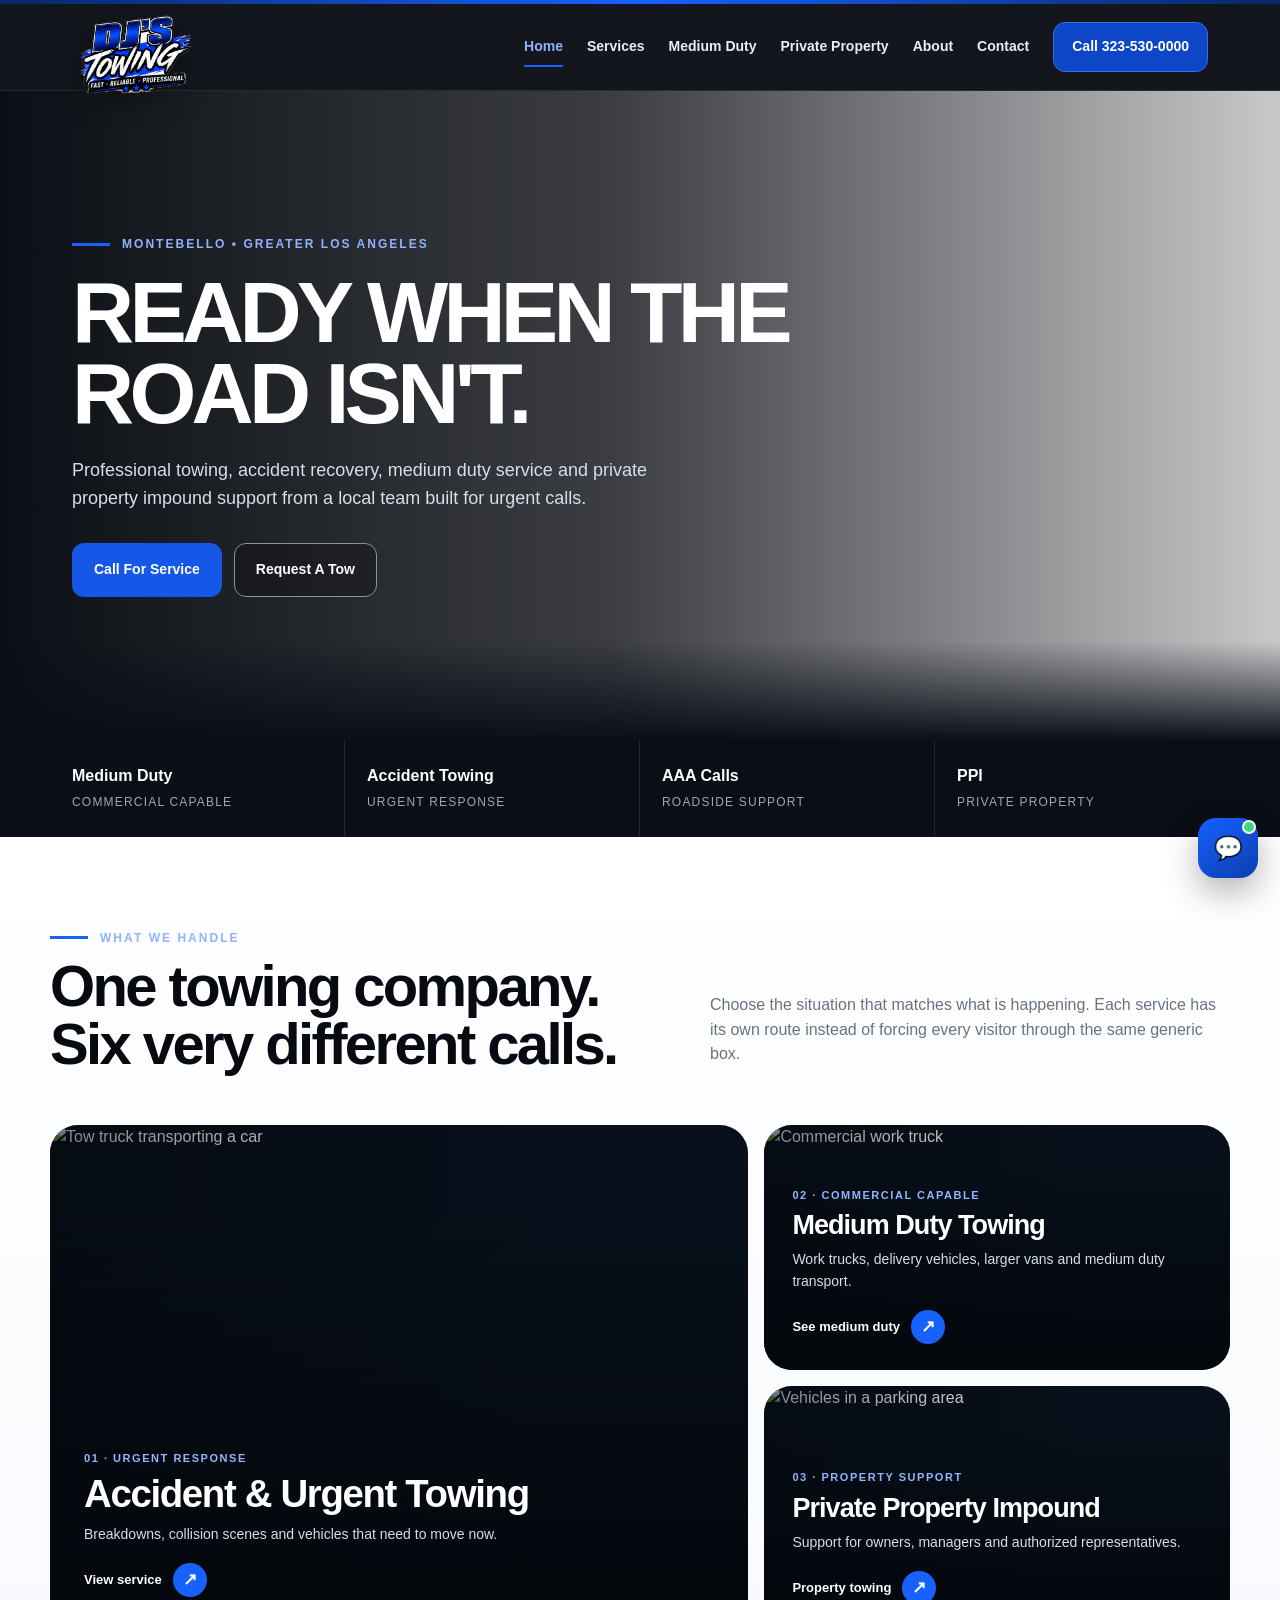
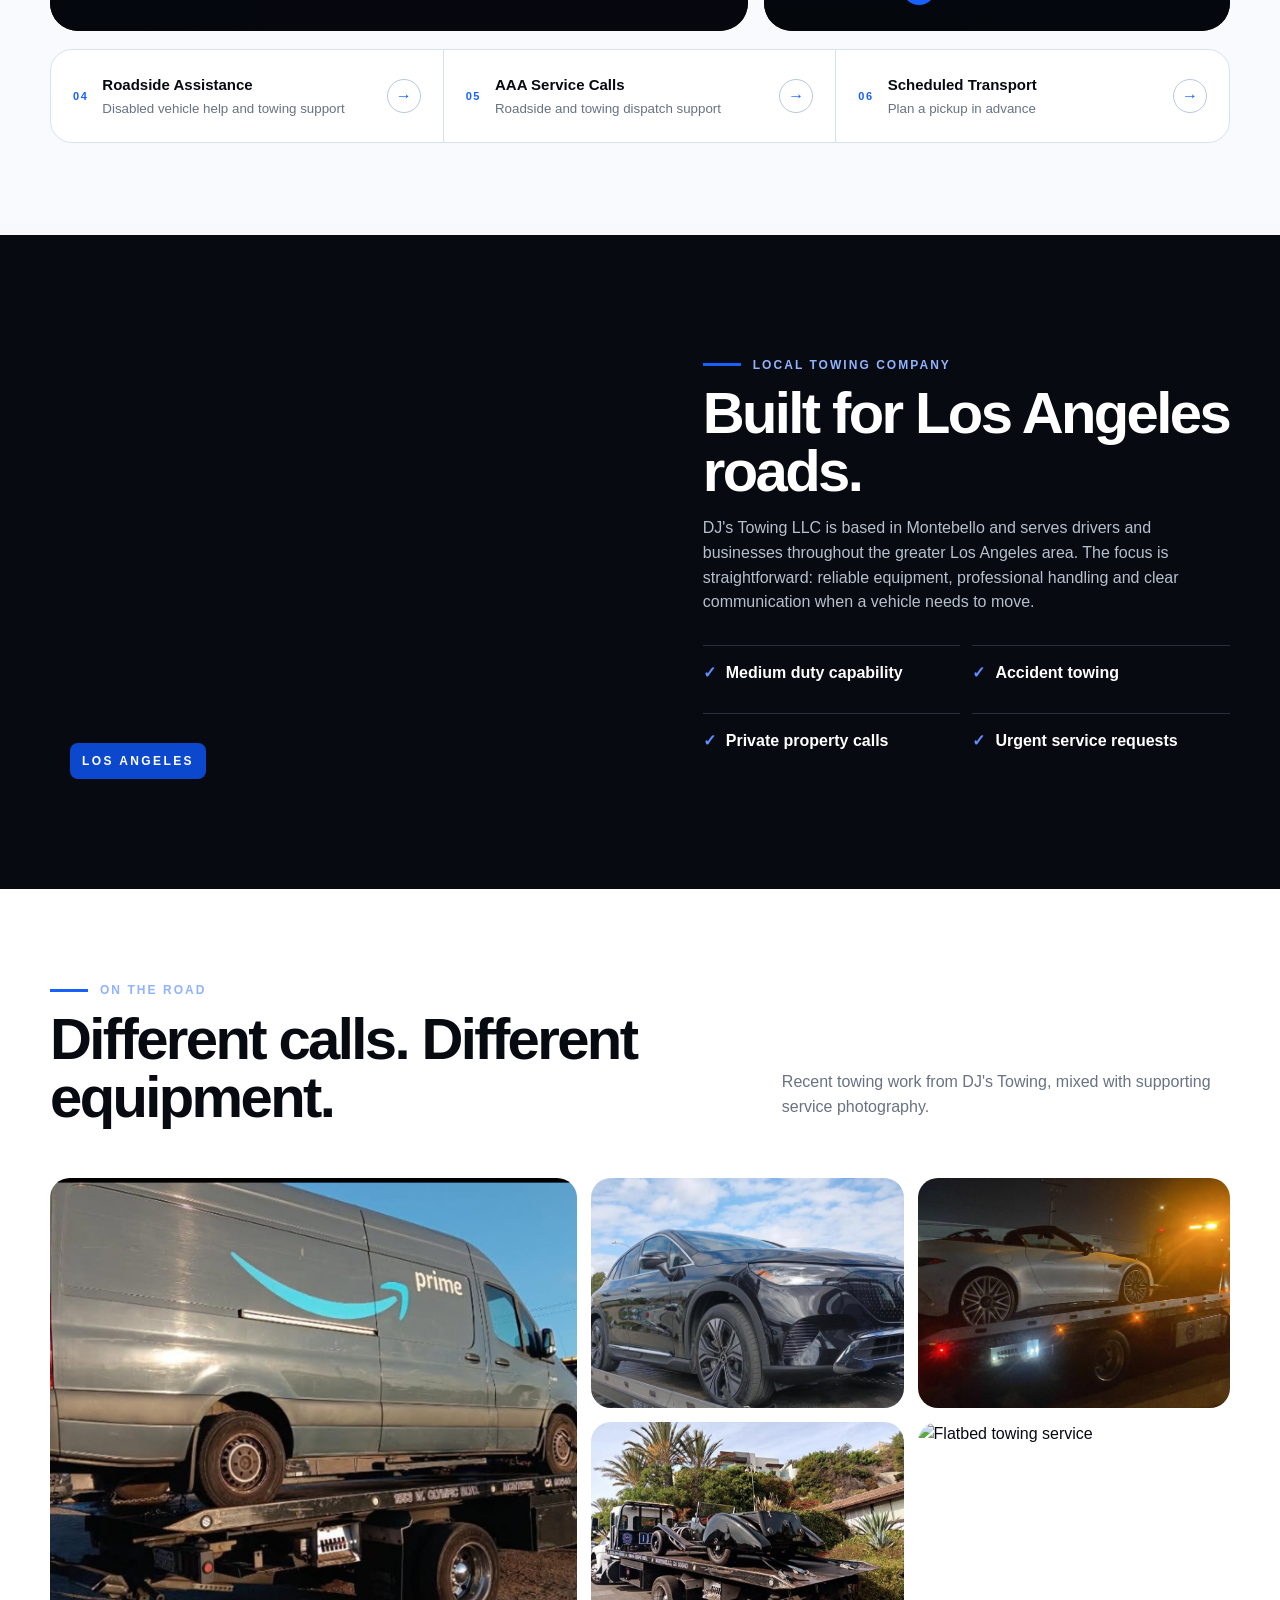
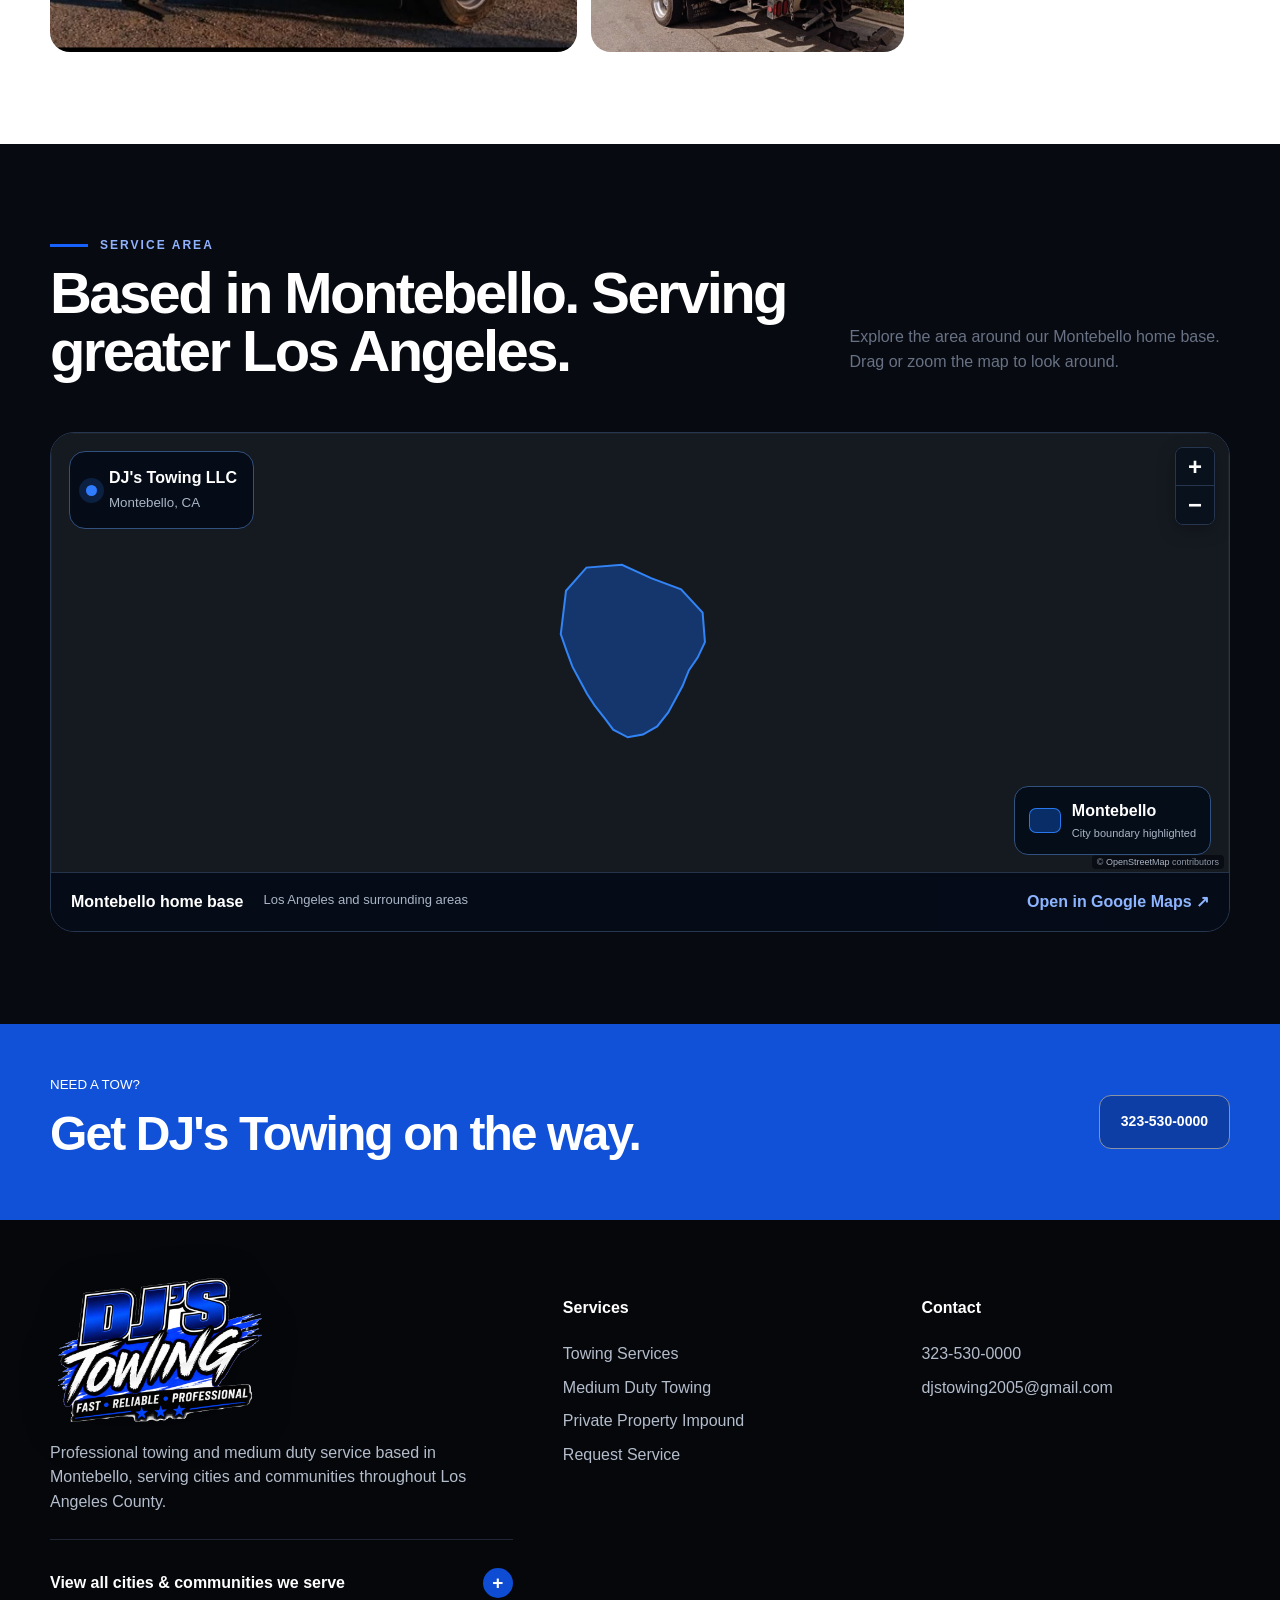
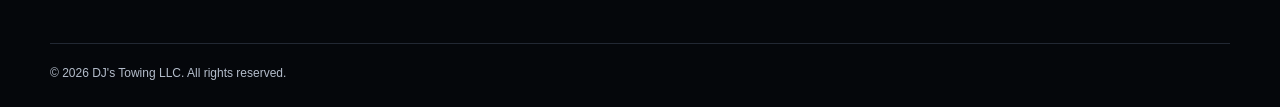
==== commit ac057bca: "Add files via upload" ====
--- a/index.html
+++ b/index.html
@@ -1,45 +1,46 @@
-<!doctype html><html lang="en"><head>
-<meta charset="utf-8">
-<meta name="viewport" content="width=device-width,initial-scale=1,viewport-fit=cover">
-<title>DJ's Towing LLC | 24/7 Towing in Montebello & Los Angeles</title>
-<meta name="description" content="DJ's Towing LLC provides 24/7 towing, accident towing, medium duty towing, roadside assistance and private property towing in Montebello and greater Los Angeles.">
-<meta name="robots" content="index,follow,max-image-preview:large,max-snippet:-1,max-video-preview:-1">
-<meta name="theme-color" content="#070a10">
-<link rel="canonical" href="https://www.djstowingla.com/">
-<link rel="icon" type="image/png" href="assets/djs-logo-no-truck.png">
-<link rel="apple-touch-icon" href="assets/djs-logo-no-truck.png">
-<meta property="og:locale" content="en_US">
-<meta property="og:type" content="website">
-<meta property="og:site_name" content="DJ's Towing LLC">
-<meta property="og:title" content="DJ's Towing LLC | 24/7 Towing in Montebello & Los Angeles">
-<meta property="og:description" content="DJ's Towing LLC provides 24/7 towing, accident towing, medium duty towing, roadside assistance and private property towing in Montebello and greater Los Angeles.">
-<meta property="og:url" content="https://www.djstowingla.com/">
-<meta property="og:image" content="https://www.djstowingla.com/assets/instagram-amazon-van-tow.png">
-<meta property="og:image:alt" content="DJ's Towing LLC towing service in the Los Angeles area">
-<meta name="twitter:card" content="summary_large_image">
-<meta name="twitter:title" content="DJ's Towing LLC | 24/7 Towing in Montebello & Los Angeles">
-<meta name="twitter:description" content="DJ's Towing LLC provides 24/7 towing, accident towing, medium duty towing, roadside assistance and private property towing in Montebello and greater Los Angeles.">
-<meta name="twitter:image" content="https://www.djstowingla.com/assets/instagram-amazon-van-tow.png">
-<link rel="stylesheet" href="styles.css">
-<script type="application/ld+json">{"@context":"https://schema.org","@type":"WebSite","@id":"https://www.djstowingla.com/#website","url":"https://www.djstowingla.com/","name":"DJ's Towing LLC","publisher":{"@id":"https://www.djstowingla.com/#business"}}</script>
-<script type="application/ld+json">{"@context":"https://schema.org","@type":["LocalBusiness","AutomotiveBusiness"],"@id":"https://www.djstowingla.com/#business","name":"DJ's Towing LLC","url":"https://www.djstowingla.com/","telephone":"+1-323-530-0000","email":"djstowing2005@gmail.com","image":"https://www.djstowingla.com/assets/djs-logo-no-truck.png","logo":"https://www.djstowingla.com/assets/djs-logo-no-truck.png","address":{"@type":"PostalAddress","streetAddress":"1553 W Olympic Blvd","addressLocality":"Montebello","addressRegion":"CA","postalCode":"90640","addressCountry":"US"},"areaServed":[{"@type":"City","name":"Montebello"},{"@type":"AdministrativeArea","name":"Greater Los Angeles"}],"sameAs":["https://www.instagram.com/djs_towing_llc/"],"priceRange":"$$"}</script>
-<script type="application/ld+json">{"@context":"https://schema.org","@type":"WebPage","@id":"https://www.djstowingla.com/#webpage","url":"https://www.djstowingla.com/","name":"DJ's Towing LLC | 24/7 Towing in Montebello & Los Angeles","description":"DJ's Towing LLC provides 24/7 towing, accident towing, medium duty towing, roadside assistance and private property towing in Montebello and greater Los Angeles.","isPartOf":{"@id":"https://www.djstowingla.com/#website"},"about":{"@id":"https://www.djstowingla.com/#business"}}</script>
-</head><body><div class="topline"></div><header><nav class="nav"><a class="brand" href="index.html"><img src="assets/djs-logo-no-truck.png" alt="DJ's Towing LLC"></a><button class="menu" aria-label="Menu">☰</button><div class="links"><a href="index.html">Home</a><a href="services.html">Services</a><a href="medium-duty.html">Medium Duty</a><a href="private-property.html">Private Property</a><a href="about.html">About</a><a href="contact.html">Contact</a><a class="call" href="tel:+13235300000">Call 323-530-0000</a></div></nav></header><main>
+<!DOCTYPE html>
+<html lang="en"><head>
+<meta charset="utf-8"/>
+<meta content="width=device-width,initial-scale=1,viewport-fit=cover" name="viewport"/>
+<title>DJ's Towing LLC | 24/7 Towing in Montebello &amp; Los Angeles</title>
+<meta content="DJ's Towing LLC provides 24/7 towing, accident towing, medium duty towing, roadside assistance and private property towing in Montebello and greater Los Angeles." name="description"/>
+<meta content="index,follow,max-image-preview:large,max-snippet:-1,max-video-preview:-1" name="robots"/>
+<meta content="#070a10" name="theme-color"/>
+<link href="https://www.djstowingla.com/" rel="canonical"/>
+<link href="assets/djs-logo-full.png" rel="icon" type="image/png"/>
+<link href="assets/djs-logo-full.png" rel="apple-touch-icon"/>
+<meta content="en_US" property="og:locale"/>
+<meta content="website" property="og:type"/>
+<meta content="DJ's Towing LLC" property="og:site_name"/>
+<meta content="DJ's Towing LLC | 24/7 Towing in Montebello &amp; Los Angeles" property="og:title"/>
+<meta content="DJ's Towing LLC provides 24/7 towing, accident towing, medium duty towing, roadside assistance and private property towing in Montebello and greater Los Angeles." property="og:description"/>
+<meta content="https://www.djstowingla.com/" property="og:url"/>
+<meta content="https://www.djstowingla.com/assets/instagram-amazon-van-tow.png" property="og:image"/>
+<meta content="DJ's Towing LLC towing service in the Los Angeles area" property="og:image:alt"/>
+<meta content="summary_large_image" name="twitter:card"/>
+<meta content="DJ's Towing LLC | 24/7 Towing in Montebello &amp; Los Angeles" name="twitter:title"/>
+<meta content="DJ's Towing LLC provides 24/7 towing, accident towing, medium duty towing, roadside assistance and private property towing in Montebello and greater Los Angeles." name="twitter:description"/>
+<meta content="https://www.djstowingla.com/assets/instagram-amazon-van-tow.png" name="twitter:image"/>
+<link href="styles.css" rel="stylesheet"/>
+<script type="application/ld+json">{"@context":"https://schema.org","@type":"WebSite","@id":"https://www.djstowingla.com/#website","url":"https://www.djstowingla.com/","name":"DJ's Towing LLC","publisher":{"@id":"https://www.djstowingla.com/#business","areaServed":[{"@type":"City","name":"Montebello"},{"@type":"AdministrativeArea","name":"Los Angeles County"}]}}</script>
+<script type="application/ld+json">{"@context":"https://schema.org","@type":["LocalBusiness","AutomotiveBusiness"],"@id":"https://www.djstowingla.com/#business","name":"DJ's Towing LLC","url":"https://www.djstowingla.com/","telephone":"+1-323-530-0000","email":"djstowing2005@gmail.com","image":"https://www.djstowingla.com/assets/djs-logo-full.png","logo":"https://www.djstowingla.com/assets/djs-logo-full.png","areaServed":[{"@type":"City","name":"Montebello"},{"@type":"AdministrativeArea","name":"Los Angeles County"}],"sameAs":["https://www.instagram.com/djs_towing_llc/"],"priceRange":"$$"}</script>
+<script type="application/ld+json">{"@context":"https://schema.org","@type":"WebPage","@id":"https://www.djstowingla.com/#webpage","url":"https://www.djstowingla.com/","name":"DJ's Towing LLC | 24/7 Towing in Montebello & Los Angeles","description":"DJ's Towing LLC provides 24/7 towing, accident towing, medium duty towing, roadside assistance and private property towing in Montebello and greater Los Angeles.","isPartOf":{"@id":"https://www.djstowingla.com/#website"},"about":{"@id":"https://www.djstowingla.com/#business","areaServed":[{"@type":"City","name":"Montebello"},{"@type":"AdministrativeArea","name":"Los Angeles County"}]}}</script>
+</head><body><div class="topline"></div><header><nav class="nav"><a class="brand" href="index.html"><img alt="DJ's Towing LLC" src="assets/djs-logo-full.png"/></a><button aria-label="Menu" class="menu">☰</button><div class="links"><a href="index.html">Home</a><a href="services.html">Services</a><a href="medium-duty.html">Medium Duty</a><a href="private-property.html">Private Property</a><a href="about.html">About</a><a href="contact.html">Contact</a><a class="call" href="tel:+13235300000">Call 323-530-0000</a></div></nav></header><main>
 <section class="hero"><div class="hero-inner"><div class="eyebrow">Montebello • Greater Los Angeles</div><h1>Ready When The Road Isn't.</h1><p>Professional towing, accident recovery, medium duty service and private property impound support from a local team built for urgent calls.</p><div class="actions"><a class="btn primary" href="tel:+13235300000">Call For Service</a><a class="btn secondary" href="contact.html">Request A Tow</a></div></div></section>
 <section class="trust"><div class="trust-row"><div class="trust-item"><strong>Medium Duty</strong><span>Commercial capable</span></div><div class="trust-item"><strong>Accident Towing</strong><span>Urgent response</span></div><div class="trust-item"><strong>AAA Calls</strong><span>Roadside support</span></div><div class="trust-item"><strong>PPI</strong><span>Private property</span></div></div></section>
 <section class="section services-scene"><div class="wrap"><div class="section-head"><div><div class="eyebrow">What we handle</div><h2>One towing company. Six very different calls.</h2></div><p>Choose the situation that matches what is happening. Each service has its own route instead of forcing every visitor through the same generic box.</p></div>
 <div class="service-rail">
-<a class="service-panel service-panel-wide" href="services.html"><img src="https://images.unsplash.com/photo-1764200458388-65c4b0c19a95?auto=format&fit=crop&fm=jpg&q=80&w=1800" alt="Tow truck transporting a car"><div class="service-panel-shade"></div><div class="service-panel-copy"><span class="service-kicker">01 · Urgent response</span><h3>Accident &amp; Urgent Towing</h3><p>Breakdowns, collision scenes and vehicles that need to move now.</p><span class="service-jump">View service <b>↗</b></span></div></a>
-<a class="service-panel service-panel-tall" href="medium-duty.html"><img src="https://images.unsplash.com/photo-1778539243389-7b39fb54a15b?auto=format&fit=crop&fm=jpg&q=80&w=1800" alt="Commercial work truck"><div class="service-panel-shade"></div><div class="service-panel-copy"><span class="service-kicker">02 · Commercial capable</span><h3>Medium Duty Towing</h3><p>Work trucks, delivery vehicles, larger vans and medium duty transport.</p><span class="service-jump">See medium duty <b>↗</b></span></div></a>
-<a class="service-panel service-panel-short" href="private-property.html"><img src="https://images.unsplash.com/photo-1785764683940-da5049894246?auto=format&fit=crop&fm=jpg&q=80&w=1800" alt="Vehicles in a parking area"><div class="service-panel-shade"></div><div class="service-panel-copy"><span class="service-kicker">03 · Property support</span><h3>Private Property Impound</h3><p>Support for owners, managers and authorized representatives.</p><span class="service-jump">Property towing <b>↗</b></span></div></a>
+<a class="service-panel service-panel-wide" href="services.html"><img alt="Tow truck transporting a car" src="https://images.unsplash.com/photo-1764200458388-65c4b0c19a95?auto=format&amp;fit=crop&amp;fm=jpg&amp;q=80&amp;w=1800"/><div class="service-panel-shade"></div><div class="service-panel-copy"><span class="service-kicker">01 · Urgent response</span><h3>Accident &amp; Urgent Towing</h3><p>Breakdowns, collision scenes and vehicles that need to move now.</p><span class="service-jump">View service <b>↗</b></span></div></a>
+<a class="service-panel service-panel-tall" href="medium-duty.html"><img alt="Commercial work truck" src="https://images.unsplash.com/photo-1778539243389-7b39fb54a15b?auto=format&amp;fit=crop&amp;fm=jpg&amp;q=80&amp;w=1800"/><div class="service-panel-shade"></div><div class="service-panel-copy"><span class="service-kicker">02 · Commercial capable</span><h3>Medium Duty Towing</h3><p>Work trucks, delivery vehicles, larger vans and medium duty transport.</p><span class="service-jump">See medium duty <b>↗</b></span></div></a>
+<a class="service-panel service-panel-short" href="private-property.html"><img alt="Vehicles in a parking area" src="https://images.unsplash.com/photo-1785764683940-da5049894246?auto=format&amp;fit=crop&amp;fm=jpg&amp;q=80&amp;w=1800"/><div class="service-panel-shade"></div><div class="service-panel-copy"><span class="service-kicker">03 · Property support</span><h3>Private Property Impound</h3><p>Support for owners, managers and authorized representatives.</p><span class="service-jump">Property towing <b>↗</b></span></div></a>
 </div>
 <div class="service-lanes">
-<a href="services.html" class="service-lane"><span class="lane-number">04</span><div><strong>Roadside Assistance</strong><small>Disabled vehicle help and towing support</small></div><span class="lane-arrow">→</span></a>
-<a href="services.html" class="service-lane"><span class="lane-number">05</span><div><strong>AAA Service Calls</strong><small>Roadside and towing dispatch support</small></div><span class="lane-arrow">→</span></a>
-<a href="contact.html" class="service-lane"><span class="lane-number">06</span><div><strong>Scheduled Transport</strong><small>Plan a pickup in advance</small></div><span class="lane-arrow">→</span></a>
+<a class="service-lane" href="services.html"><span class="lane-number">04</span><div><strong>Roadside Assistance</strong><small>Disabled vehicle help and towing support</small></div><span class="lane-arrow">→</span></a>
+<a class="service-lane" href="services.html"><span class="lane-number">05</span><div><strong>AAA Service Calls</strong><small>Roadside and towing dispatch support</small></div><span class="lane-arrow">→</span></a>
+<a class="service-lane" href="contact.html"><span class="lane-number">06</span><div><strong>Scheduled Transport</strong><small>Plan a pickup in advance</small></div><span class="lane-arrow">→</span></a>
 </div></div></section>
 <section class="section dark"><div class="wrap split"><div class="photo"></div><div><div class="eyebrow">Local towing company</div><h2>Built for Los Angeles roads.</h2><p style="color:#b7c0ce">DJ's Towing LLC is based in Montebello and serves drivers and businesses throughout the greater Los Angeles area. The focus is straightforward: reliable equipment, professional handling and clear communication when a vehicle needs to move.</p><div class="checks"><div class="check">Medium duty capability</div><div class="check">Accident towing</div><div class="check">Private property calls</div><div class="check">Urgent service requests</div></div></div></div></section>
-<section class="section"><div class="wrap"><div class="section-head"><div><div class="eyebrow">On the road</div><h2>Different calls. Different equipment.</h2></div><p>Recent towing work from DJ's Towing, mixed with supporting service photography.</p></div><div class="gallery-strip"><img src="assets/instagram-amazon-van-tow.png" alt="DJ's Towing transporting a commercial van"><img src="assets/instagram-mercedes-suv-tow.png" alt="DJ's Towing transporting a Mercedes SUV"><img src="assets/instagram-night-convertible-tow.png" alt="DJ's Towing transporting a convertible at night"><img src="assets/instagram-classic-car-tow.png" alt="DJ's Towing transporting a classic vehicle"><img src="https://images.unsplash.com/photo-1779397144441-63857e244892?auto=format&fit=crop&fm=jpg&q=80&w=1800" alt="Flatbed towing service"></div></div></section>
-<section class="section dark"><div class="wrap"><div class="section-head"><div><div class="eyebrow">Service area</div><h2>Based in Montebello. Serving greater Los Angeles.</h2></div><p>Explore the area around our Montebello home base. Drag or zoom the map to look around.</p></div><div class="map-shell map-shell-live"><div id="serviceMap" class="service-map" role="region" aria-label="Interactive map with the City of Montebello shaded blue"></div><div class="map-badge"><span class="map-dot"></span><div><strong>DJ's Towing LLC</strong><small>1553 W Olympic Blvd · Montebello, CA</small></div></div><div class="map-legend"><span class="legend-swatch"></span><div><strong>Montebello</strong><small>City boundary highlighted</small></div></div><div class="map-meta"><strong>Montebello home base</strong><span>Los Angeles and surrounding areas</span><a href="https://www.google.com/maps/search/?api=1&amp;query=1553+W+Olympic+Blvd+Montebello+CA+90640" target="_blank" rel="noopener">Open in Google Maps ↗</a></div></div></div></section>
+<section class="section"><div class="wrap"><div class="section-head"><div><div class="eyebrow">On the road</div><h2>Different calls. Different equipment.</h2></div><p>Recent towing work from DJ's Towing, mixed with supporting service photography.</p></div><div class="gallery-strip"><img alt="DJ's Towing transporting a commercial van" src="assets/instagram-amazon-van-tow.png"/><img alt="DJ's Towing transporting a Mercedes SUV" src="assets/instagram-mercedes-suv-tow.png"/><img alt="DJ's Towing transporting a convertible at night" src="assets/instagram-night-convertible-tow.png"/><img alt="DJ's Towing transporting a classic vehicle" src="assets/instagram-classic-car-tow.png"/><img alt="Flatbed towing service" src="https://images.unsplash.com/photo-1779397144441-63857e244892?auto=format&amp;fit=crop&amp;fm=jpg&amp;q=80&amp;w=1800"/></div></div></section>
+<section class="section dark"><div class="wrap"><div class="section-head"><div><div class="eyebrow">Service area</div><h2>Based in Montebello. Serving greater Los Angeles.</h2></div><p>Explore the area around our Montebello home base. Drag or zoom the map to look around.</p></div><div class="map-shell map-shell-live"><div aria-label="Interactive map with the City of Montebello shaded blue" class="service-map" id="serviceMap" role="region"></div><div class="map-badge"><span class="map-dot"></span><div><strong>DJ's Towing LLC</strong><small>Montebello, CA</small></div></div><div class="map-legend"><span class="legend-swatch"></span><div><strong>Montebello</strong><small>City boundary highlighted</small></div></div><div class="map-meta"><strong>Montebello home base</strong><span>Los Angeles and surrounding areas</span><a href="https://www.google.com/maps/search/?api=1&amp;query=Montebello+CA" rel="noopener" target="_blank">Open in Google Maps ↗</a></div></div></div></section>
 <section class="cta-band"><div class="cta-inner"><div><small>NEED A TOW?</small><h2>Get DJ's Towing on the way.</h2></div><a class="btn secondary" href="tel:+13235300000">323-530-0000</a></div></section></main>
-<button class="chat" aria-label="Open towing assistant">💬</button><div class="chatbox" aria-label="DJ's Towing assistant"><div class="chathead"><div class="chat-avatar"><img src="assets/djs-logo-no-truck.png" alt=""></div><div><div class="chat-title">DJ's Towing Assistant</div><div class="chat-status">● Online</div></div><button class="chat-close" type="button" aria-label="Close chat">×</button></div><div class="chat-messages" aria-live="polite"></div><div class="chat-options"></div><div class="chat-input-row" hidden><input class="chat-input" aria-label="Chat message" placeholder="Type here"><button class="chat-send" type="button">Send</button></div><button class="chat-reset" type="button">Restart assistant</button></div><a class="mobile-call" href="tel:+13235300000">CALL DJ'S TOWING 323-530-0000</a><footer><div class="foot"><div><img src="assets/djs-logo-no-truck.png" alt="DJ's Towing"><p>Professional towing and medium duty service based in Montebello, serving the greater Los Angeles area.</p></div><div><h4>Services</h4><a href="services.html">Towing Services</a><a href="medium-duty.html">Medium Duty Towing</a><a href="private-property.html">Private Property Impound</a><a href="contact.html">Request Service</a></div><div><h4>Contact</h4><a href="tel:+13235300000">323-530-0000</a><a href="mailto:djstowing2005@gmail.com">djstowing2005@gmail.com</a><span>1553 W Olympic Blvd<br>Montebello, CA 90640</span></div></div><div class="copyright">© 2026 DJ's Towing LLC. All rights reserved.</div></footer><script src="script.js"></script></body></html>
+<button aria-label="Open towing assistant" class="chat">💬</button><div aria-label="DJ's Towing assistant" class="chatbox"><div class="chathead"><div class="chat-avatar"><img alt="" src="assets/djs-logo-full.png"/></div><div><div class="chat-title">DJ's Towing Assistant</div><div class="chat-status">● Online</div></div><button aria-label="Close chat" class="chat-close" type="button">×</button></div><div aria-live="polite" class="chat-messages"></div><div class="chat-options"></div><div class="chat-input-row" hidden=""><input aria-label="Chat message" class="chat-input" placeholder="Type here"/><button class="chat-send" type="button">Send</button></div><button class="chat-reset" type="button">Restart assistant</button></div><a class="mobile-call" href="tel:+13235300000">CALL DJ'S TOWING 323-530-0000</a><footer><div class="foot"><div><img alt="DJ's Towing" src="assets/djs-logo-full.png"/><p>Professional towing and medium duty service based in Montebello, serving cities and communities throughout Los Angeles County.</p><details class="service-areas"><summary>View all cities &amp; communities we serve <span>+</span></summary><div class="service-area-grid"><span>Los Angeles</span><span>East Los Angeles</span><span>West Los Angeles</span><span>South Los Angeles</span><span>North Los Angeles</span><span>Downtown Los Angeles</span><span>Central Los Angeles</span><span>Hollywood</span><span>West Hollywood</span><span>Koreatown</span><span>Mid-City</span><span>Echo Park</span><span>Silver Lake</span><span>Los Feliz</span><span>Atwater Village</span><span>Highland Park</span><span>Eagle Rock</span><span>Lincoln Heights</span><span>Boyle Heights</span><span>El Sereno</span><span>Monterey Park</span><span>Alhambra</span><span>San Gabriel</span><span>Rosemead</span><span>South Pasadena</span><span>Pasadena</span><span>Glendale</span><span>Burbank</span><span>North Hollywood</span><span>Van Nuys</span><span>Panorama City</span><span>Reseda</span><span>Northridge</span><span>Canoga Park</span><span>Woodland Hills</span><span>Tarzana</span><span>Encino</span><span>Sherman Oaks</span><span>Studio City</span><span>Sun Valley</span><span>Sunland</span><span>Tujunga</span><span>Sylmar</span><span>Pacoima</span><span>Granada Hills</span><span>Chatsworth</span><span>Arleta</span><span>Lake View Terrace</span><span>Mission Hills</span><span>San Fernando</span><span>La Crescenta</span><span>La Cañada Flintridge</span><span>Culver City</span><span>Inglewood</span><span>Hawthorne</span><span>Lennox</span><span>Gardena</span><span>Torrance</span><span>Lawndale</span><span>Redondo Beach</span><span>Manhattan Beach</span><span>Hermosa Beach</span><span>El Segundo</span><span>Compton</span><span>Lynwood</span><span>South Gate</span><span>Huntington Park</span><span>Bell</span><span>Bell Gardens</span><span>Maywood</span><span>Cudahy</span><span>Bellflower</span><span>Downey</span><span>Paramount</span><span>Norwalk</span><span>Pico Rivera</span><span>Whittier</span><span>La Mirada</span><span>La Habra</span><span>Santa Fe Springs</span><span>Commerce</span><span>Montebello</span><span>Long Beach</span><span>Carson</span><span>Lakewood</span><span>Signal Hill</span><span>Cerritos</span><span>Artesia</span><span>Palmdale</span><span>Lancaster</span><span>Santa Clarita</span><span>Valencia</span><span>Saugus</span><span>Newhall</span><span>Canyon Country</span><span>Acton</span><span>Agoura Hills</span><span>Calabasas</span><span>Westlake Village</span><span>Malibu</span><span>Pacific Palisades</span><span>Santa Monica</span><span>Venice</span><span>Mar Vista</span><span>Playa del Rey</span><span>Playa Vista</span><span>Brentwood</span><span>Bel Air</span><span>Beverly Hills</span><span>Century City</span><span>Westwood</span><span>UCLA</span><span>Baldwin Hills</span><span>Leimert Park</span><span>Crenshaw</span><span>Hyde Park</span><span>View Park</span><span>Windsor Hills</span><span>South Central Los Angeles</span><span>Watts</span><span>Florence-Graham</span><span>Vermont Square</span><span>Exposition Park</span><span>University Park</span><span>USC</span><span>Mid-City Los Angeles</span><span>Crenshaw District</span><span>Historic South-Central</span></div></details></div><div><h4>Services</h4><a href="services.html">Towing Services</a><a href="medium-duty.html">Medium Duty Towing</a><a href="private-property.html">Private Property Impound</a><a href="contact.html">Request Service</a></div><div><h4>Contact</h4><a href="tel:+13235300000">323-530-0000</a><a href="mailto:djstowing2005@gmail.com">djstowing2005@gmail.com</a></div></div><div class="copyright">© 2026 DJ's Towing LLC. All rights reserved.</div></footer><script src="script.js"></script></body></html>
--- a/styles.css
+++ b/styles.css
@@ -262,3 +262,105 @@
 }
 @media (hover:none),(pointer:coarse){body,button,a,input,select,textarea{cursor:auto!important}}
 @media (prefers-reduced-motion:reduce){html{scroll-behavior:auto}*,*:before,*:after{animation-duration:.01ms!important;animation-iteration-count:1!important;transition-duration:.01ms!important}}
+
+/* Mobile header + menu corrections (2026-09-08) */
+@media (max-width:850px){
+  header{
+    background:#070a10;
+    backdrop-filter:none;
+    -webkit-backdrop-filter:none;
+    border-bottom:1px solid #1c2940;
+    isolation:isolate;
+  }
+  .nav{background:#070a10;z-index:2}
+  .menu{
+    position:relative;
+    overflow:hidden;
+    font-size:0;
+  }
+  .menu:before{
+    content:"☰";
+    width:auto;
+    height:auto;
+    background:none;
+    transform:none;
+    box-shadow:none;
+    color:#fff;
+    font-size:30px;
+    font-weight:400;
+    line-height:1;
+  }
+  .menu:after{content:none!important}
+  .menu[aria-expanded="true"]:before{
+    content:"×";
+    width:auto;
+    height:auto;
+    background:none;
+    transform:none;
+    box-shadow:none;
+    font-size:36px;
+    line-height:.9;
+  }
+  .links{
+    z-index:80;
+    top:72px;
+    border-radius:0 0 18px 18px;
+  }
+  .map-shell-live{
+    overflow:hidden;
+    isolation:isolate;
+  }
+  .map-shell-live .service-map.slippy-map{z-index:1}
+  .map-shell-live .map-badge,
+  .map-shell-live .map-meta{z-index:2}
+}
+
+/* Client-requested logo, simplified service form, and clean service-area list */
+.brand{
+  width:128px;
+  height:72px;
+  padding:3px 7px;
+  border-radius:18px;
+  overflow:visible;
+  background:transparent;
+  border:0;
+  box-shadow:none;
+}
+.brand img{
+  width:100%;height:100%;object-fit:contain;object-position:center;
+  border-radius:0;background:transparent;
+  filter:drop-shadow(0 6px 14px rgba(0,0,0,.32));
+}
+.foot img{
+  width:220px;height:auto;max-height:150px;object-fit:contain;
+  border:0;border-radius:0;padding:0;background:transparent;
+  filter:drop-shadow(0 8px 20px rgba(0,0,0,.28));
+}
+.chat-avatar img{object-fit:contain;background:#08101e}
+.form-field{display:grid;gap:7px;color:#162033;font-size:13px;font-weight:800}
+.form-field span{letter-spacing:.02em}
+.form-field input,.form-field select{margin:0}
+.service-area-contact{max-width:820px}
+.service-area-contact h2{font-size:clamp(32px,5vw,54px);letter-spacing:-.04em;margin:10px 0 16px}
+.service-area-contact p{color:#667085;max-width:720px;line-height:1.7}
+.service-areas{margin-top:24px;border-top:1px solid #202735;padding-top:18px}
+.service-areas summary{list-style:none;display:flex;align-items:center;justify-content:space-between;gap:14px;color:#fff;font-weight:850;cursor:pointer;padding:10px 0}
+.service-areas summary::-webkit-details-marker{display:none}
+.service-areas summary span{width:30px;height:30px;border-radius:999px;display:grid;place-items:center;background:#0e4dd3;color:#fff;font-size:19px;transition:transform .2s ease}
+.service-areas[open] summary span{transform:rotate(45deg)}
+.service-area-grid{display:grid;grid-template-columns:repeat(4,minmax(0,1fr));gap:8px 12px;padding:16px 0 2px}
+.service-area-grid span{font-size:12px;line-height:1.35;color:#aeb8c8;padding:7px 9px;border:1px solid #1b2636;border-radius:9px;background:#080c13}
+
+@media(max-width:850px){
+  .brand{width:132px;height:68px;padding:0;display:flex;align-items:center;justify-content:flex-start}
+  .brand img{width:126px;height:62px;object-fit:contain}
+  .foot img{width:min(280px,82vw);max-height:none}
+  .service-area-grid{grid-template-columns:repeat(2,minmax(0,1fr));gap:7px}
+  .service-areas summary{font-size:14px}
+}
+@media(max-width:520px){
+  .brand{width:118px;height:64px}
+  .brand img{width:114px;height:58px}
+  .service-area-grid{grid-template-columns:1fr 1fr}
+  .service-area-grid span{font-size:11px;padding:7px 8px}
+}
